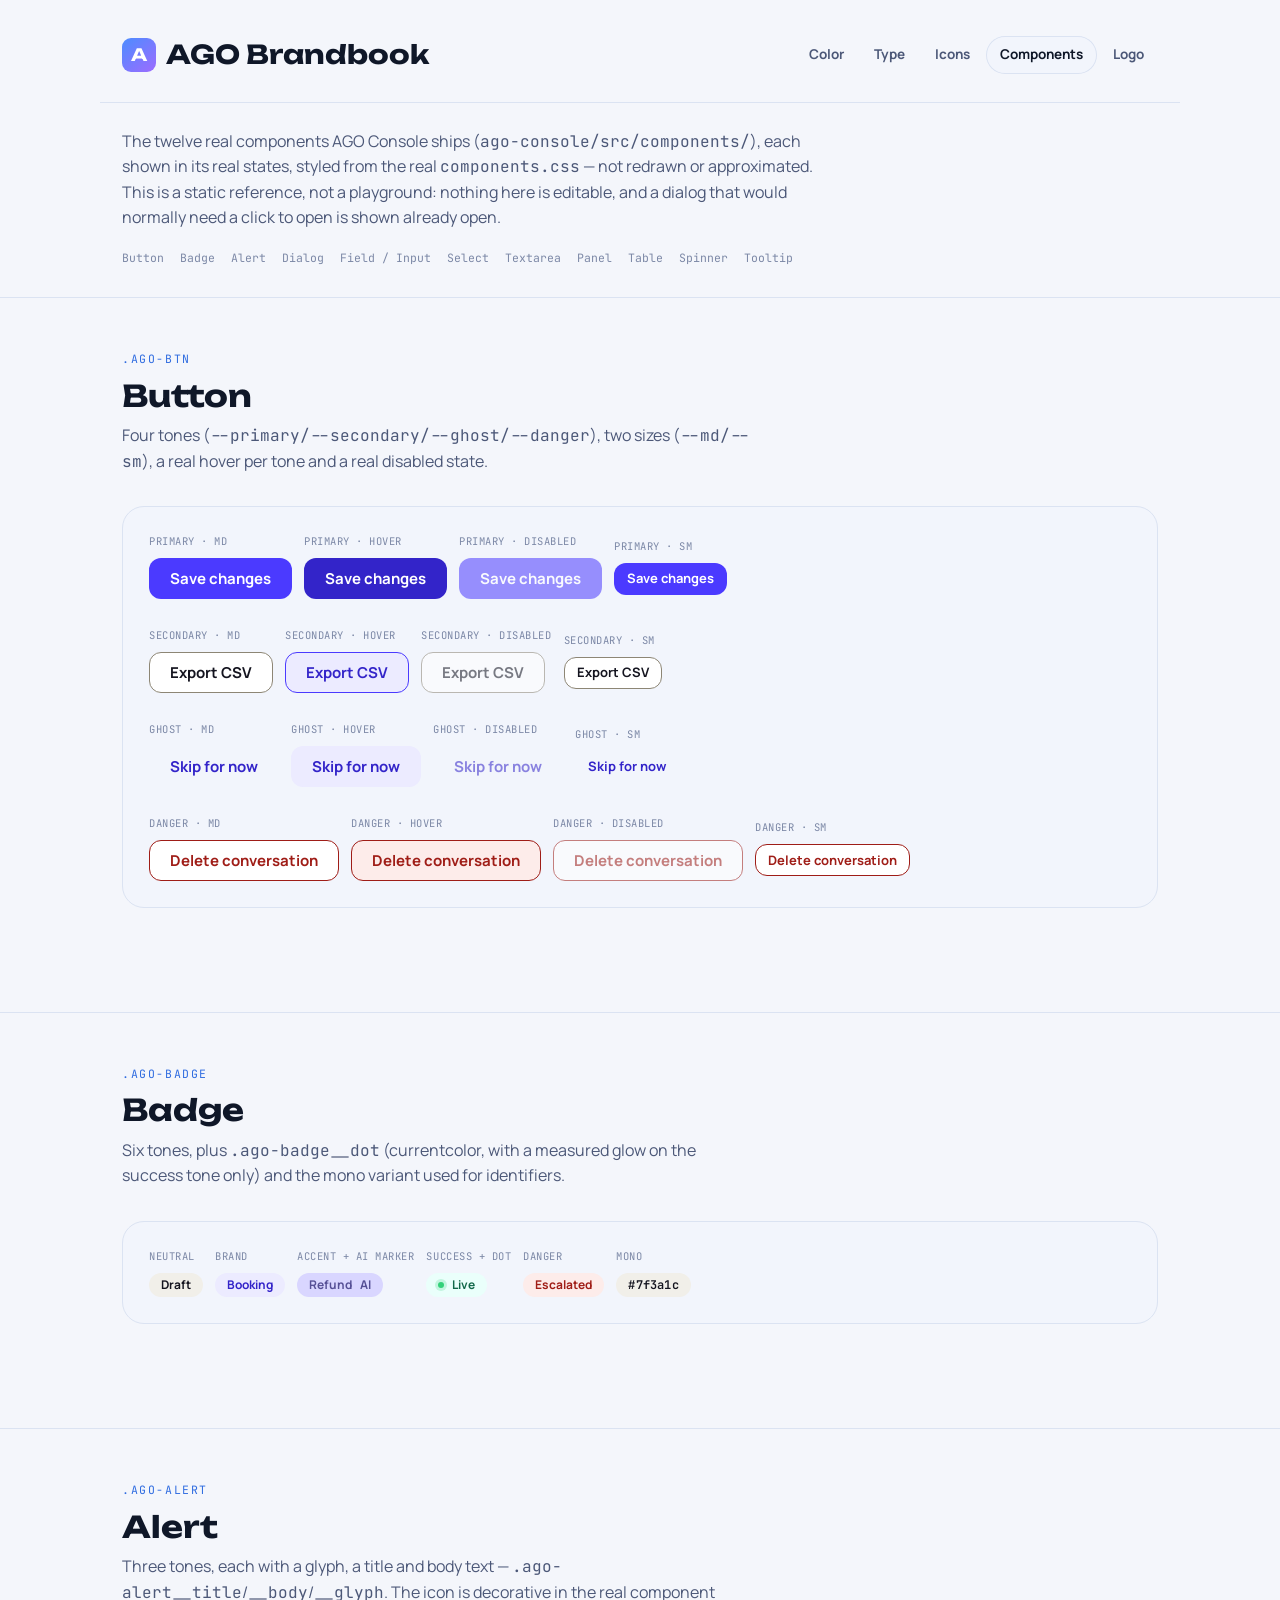
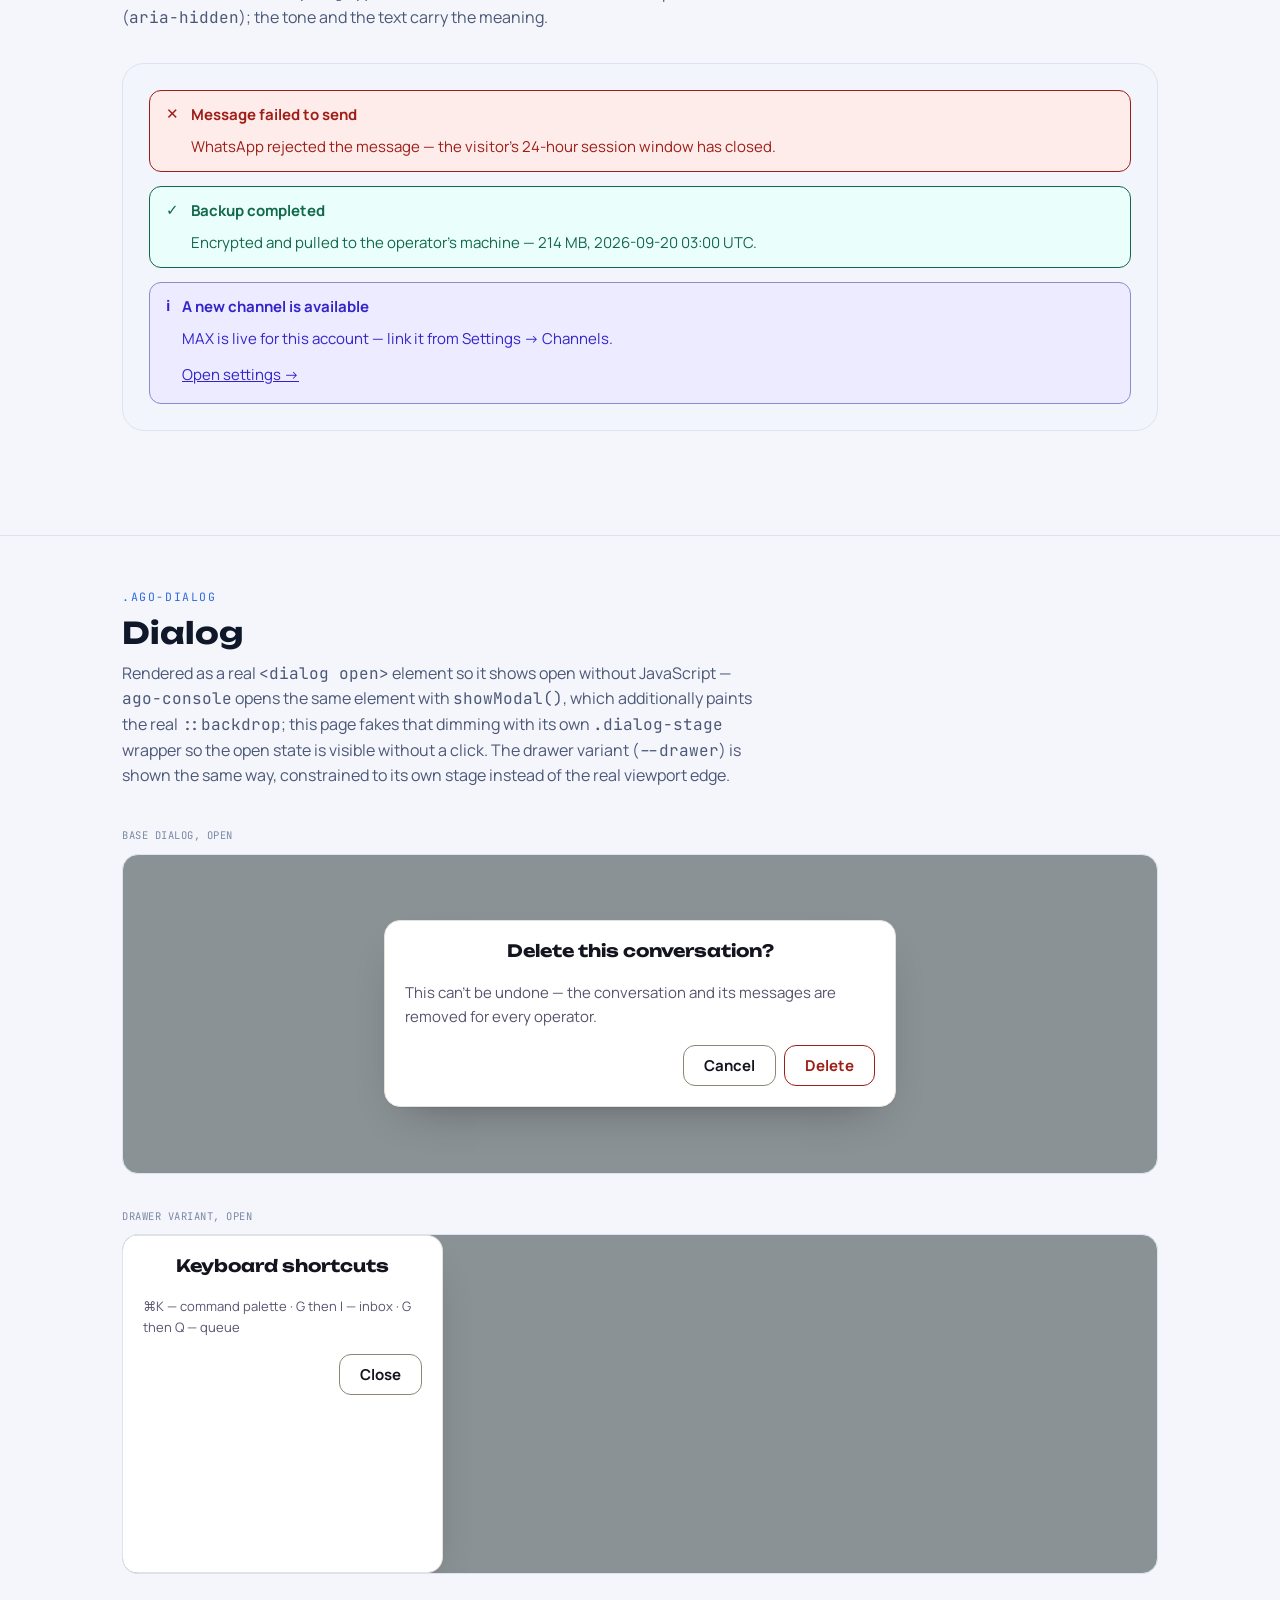
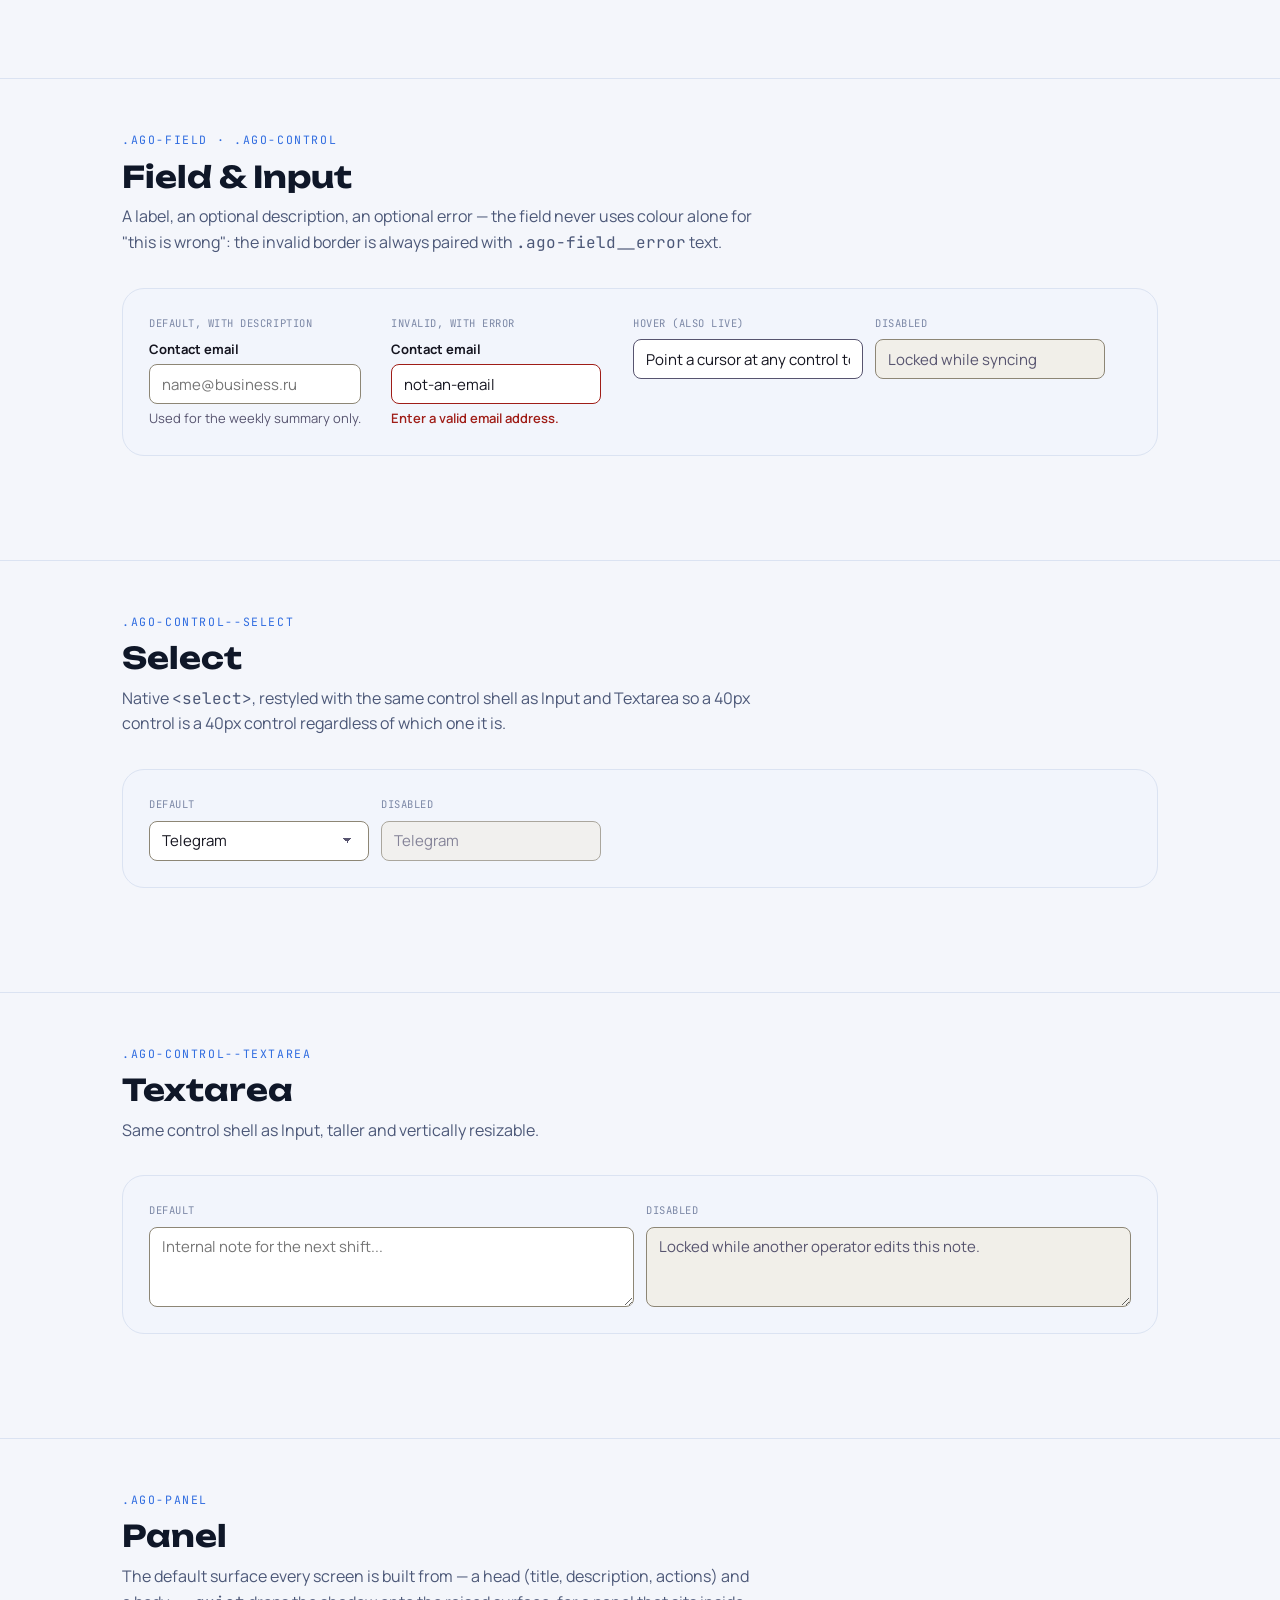
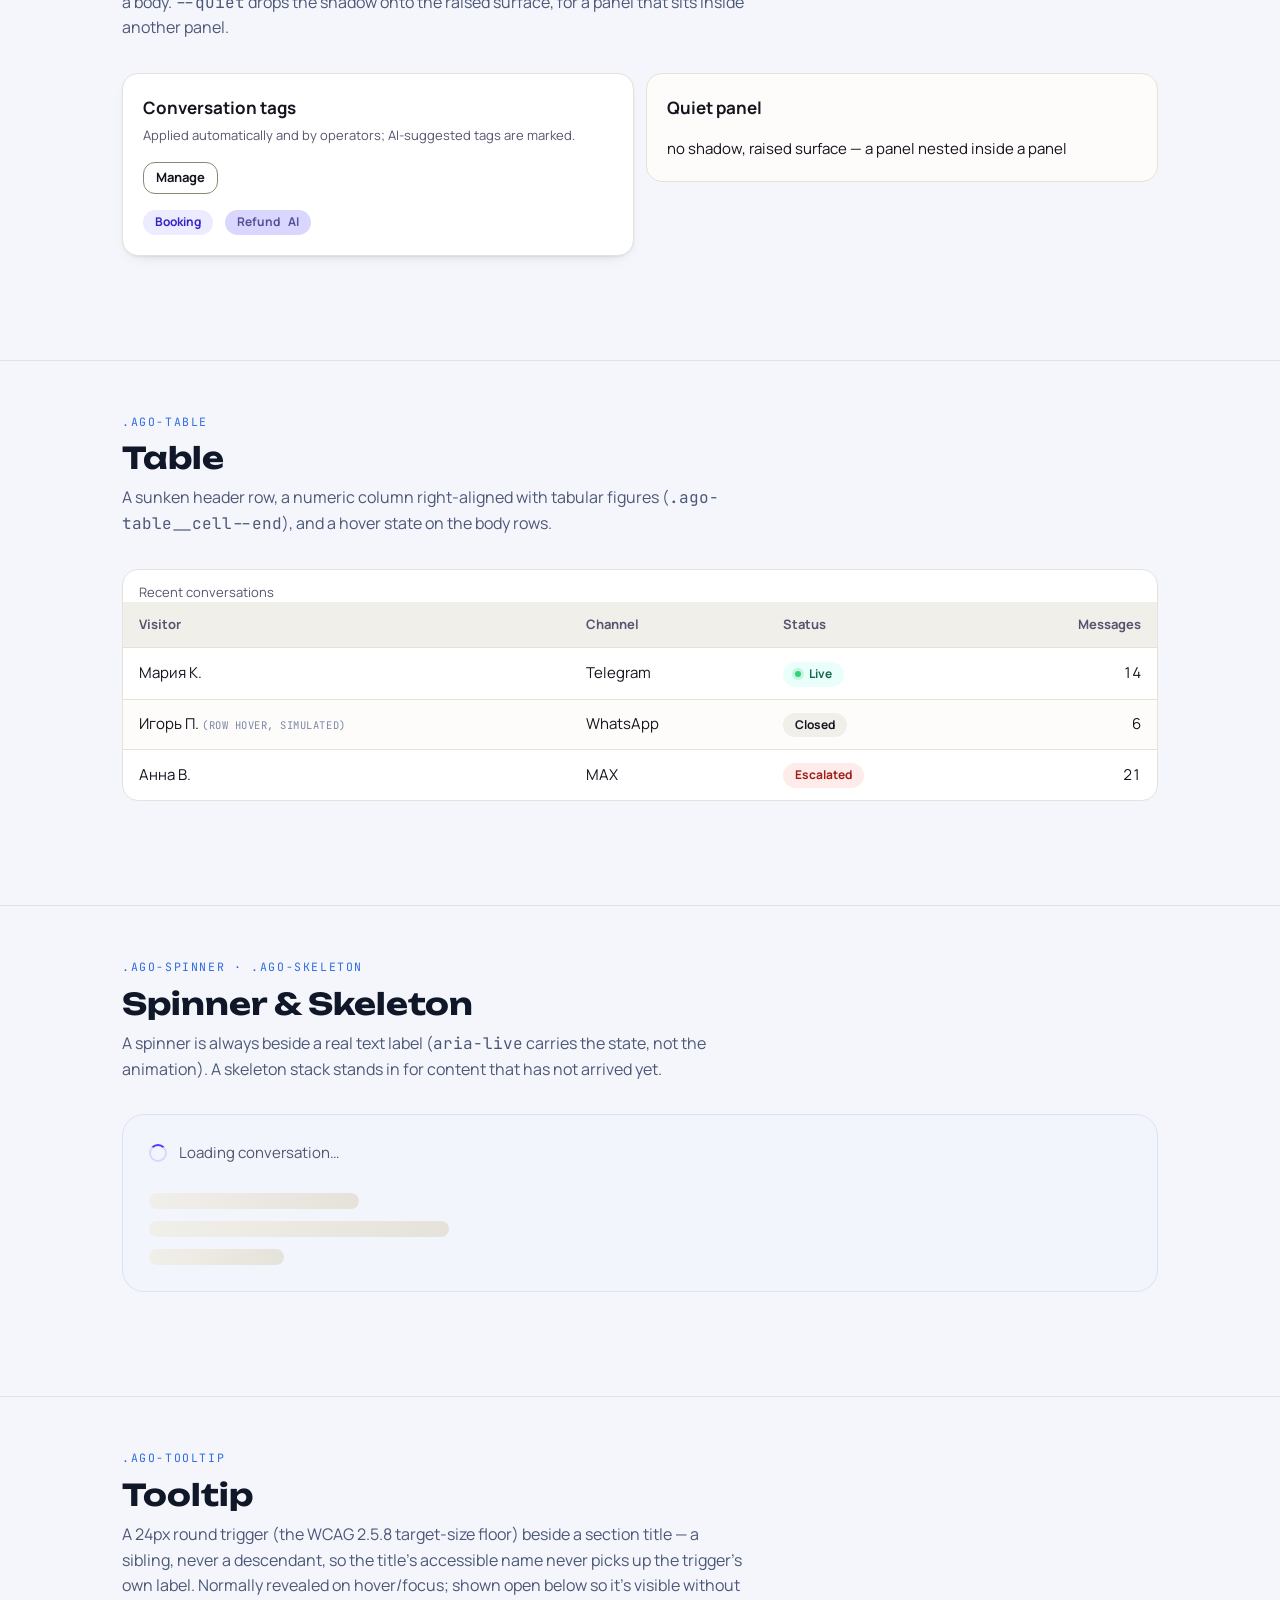
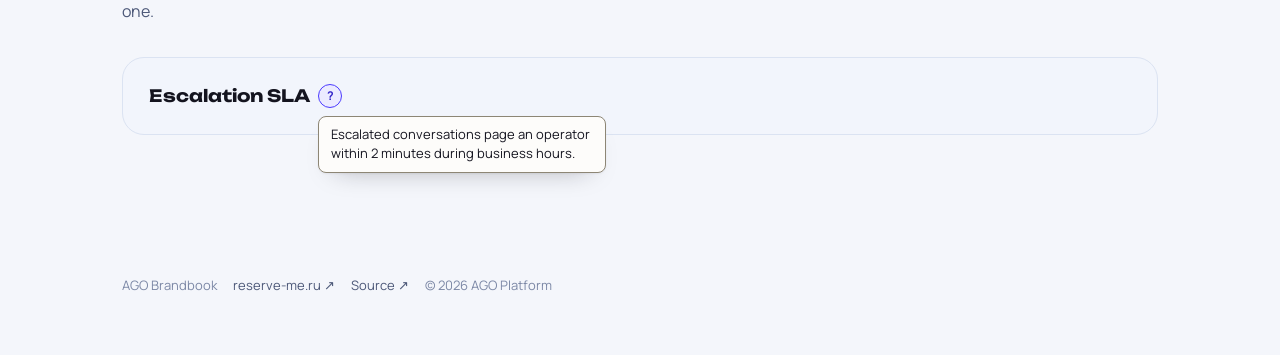
==== components.html @ 605c37d6 "feat(25-183): split into real pages, add typography and components The brandbook was one scrolling p" ====
<!doctype html>
<html lang="ru">
<head>
<meta charset="utf-8">
<meta name="viewport" content="width=device-width, initial-scale=1">
<meta name="description" content="AGO Brandbook — the real ago-console component set, in its real states.">
<title>AGO Brandbook — Components</title>
<link rel="preconnect" href="https://fonts.googleapis.com">
<link rel="preconnect" href="https://fonts.gstatic.com" crossorigin>
<link href="https://fonts.googleapis.com/css2?family=Manrope:wght@400;500;600;700;800&family=Unbounded:wght@600;700&family=JetBrains+Mono:wght@400;500;600&display=swap" rel="stylesheet">
<link rel="stylesheet" href="styles.css">
<link rel="stylesheet" href="components.css">
</head>
<body>
<!-- 25-183: every `.ago-*` class below is real - copied from ago-console/src/components/
     components.css, not approximated - styled with this page's own components.css, which copies
     that file's rules and the token values they read from tokens.css. No React, no build step: this
     page demonstrates the identity by matching the real CSS, the same way index.html's color
     section shows real hex values without importing tokens.css as a stylesheet. A handful of
     `.is-hover` helper classes (labelled where used) make a hover state visible without a mouse;
     every real `:hover` also still works live if you point a cursor at it. Dialogs use the real
     `<dialog open>` attribute so they render already open, no click or JavaScript needed. -->
<header class="top">
  <div class="wrap topbar">
    <a class="wordmark" href="index.html"><span class="g">A</span>AGO Brandbook</a>
    <nav class="pagenav" aria-label="Brandbook sections">
      <a href="index.html">Color</a>
      <a href="typography.html">Type</a>
      <a href="icons.html">Icons</a>
      <a href="components.html" aria-current="page">Components</a>
      <a href="logo.html">Logo</a>
    </nav>
  </div>
  <div class="wrap">
    <p class="lede">The twelve real components AGO Console ships
      (<code>ago-console/src/components/</code>), each shown in its real states, styled from the
      real <code>components.css</code> — not redrawn or approximated. This is a static reference,
      not a playground: nothing here is editable, and a dialog that would normally need a click to
      open is shown already open.</p>
    <ul class="jump-nav">
      <li><a href="#button">Button</a></li>
      <li><a href="#badge">Badge</a></li>
      <li><a href="#alert">Alert</a></li>
      <li><a href="#dialog">Dialog</a></li>
      <li><a href="#field">Field / Input</a></li>
      <li><a href="#select">Select</a></li>
      <li><a href="#textarea">Textarea</a></li>
      <li><a href="#panel">Panel</a></li>
      <li><a href="#table">Table</a></li>
      <li><a href="#spinner">Spinner</a></li>
      <li><a href="#tooltip">Tooltip</a></li>
    </ul>
  </div>
</header>

<main>
  <!-- BUTTON -->
  <section id="button">
    <div class="wrap">
      <div class="head">
        <span class="kicker">.ago-btn</span>
        <h2>Button</h2>
        <p class="lede">Four tones (<code>--primary/--secondary/--ghost/--danger</code>), two sizes
          (<code>--md/--sm</code>), a real hover per tone and a real disabled state.</p>
      </div>
      <div class="demo-block console-demo">
        <div class="demo-stage demo-col">
          <div class="demo-row">
            <div class="demo-item"><span class="demo-cap">primary · md</span><button class="ago-btn ago-btn--primary ago-btn--md">Save changes</button></div>
            <div class="demo-item"><span class="demo-cap">primary · hover</span><button class="ago-btn ago-btn--primary ago-btn--md is-hover">Save changes</button></div>
            <div class="demo-item"><span class="demo-cap">primary · disabled</span><button class="ago-btn ago-btn--primary ago-btn--md" disabled>Save changes</button></div>
            <div class="demo-item"><span class="demo-cap">primary · sm</span><button class="ago-btn ago-btn--primary ago-btn--sm">Save changes</button></div>
          </div>
          <div class="demo-row">
            <div class="demo-item"><span class="demo-cap">secondary · md</span><button class="ago-btn ago-btn--secondary ago-btn--md">Export CSV</button></div>
            <div class="demo-item"><span class="demo-cap">secondary · hover</span><button class="ago-btn ago-btn--secondary ago-btn--md is-hover">Export CSV</button></div>
            <div class="demo-item"><span class="demo-cap">secondary · disabled</span><button class="ago-btn ago-btn--secondary ago-btn--md" disabled>Export CSV</button></div>
            <div class="demo-item"><span class="demo-cap">secondary · sm</span><button class="ago-btn ago-btn--secondary ago-btn--sm">Export CSV</button></div>
          </div>
          <div class="demo-row">
            <div class="demo-item"><span class="demo-cap">ghost · md</span><button class="ago-btn ago-btn--ghost ago-btn--md">Skip for now</button></div>
            <div class="demo-item"><span class="demo-cap">ghost · hover</span><button class="ago-btn ago-btn--ghost ago-btn--md is-hover">Skip for now</button></div>
            <div class="demo-item"><span class="demo-cap">ghost · disabled</span><button class="ago-btn ago-btn--ghost ago-btn--md" disabled>Skip for now</button></div>
            <div class="demo-item"><span class="demo-cap">ghost · sm</span><button class="ago-btn ago-btn--ghost ago-btn--sm">Skip for now</button></div>
          </div>
          <div class="demo-row">
            <div class="demo-item"><span class="demo-cap">danger · md</span><button class="ago-btn ago-btn--danger ago-btn--md">Delete conversation</button></div>
            <div class="demo-item"><span class="demo-cap">danger · hover</span><button class="ago-btn ago-btn--danger ago-btn--md is-hover">Delete conversation</button></div>
            <div class="demo-item"><span class="demo-cap">danger · disabled</span><button class="ago-btn ago-btn--danger ago-btn--md" disabled>Delete conversation</button></div>
            <div class="demo-item"><span class="demo-cap">danger · sm</span><button class="ago-btn ago-btn--danger ago-btn--sm">Delete conversation</button></div>
          </div>
        </div>
      </div>
    </div>
  </section>

  <!-- BADGE -->
  <section id="badge">
    <div class="wrap">
      <div class="head">
        <span class="kicker">.ago-badge</span>
        <h2>Badge</h2>
        <p class="lede">Six tones, plus <code>.ago-badge__dot</code> (currentcolor, with a measured
          glow on the success tone only) and the mono variant used for identifiers.</p>
      </div>
      <div class="demo-block console-demo">
        <div class="demo-stage">
          <div class="demo-row">
            <div class="demo-item"><span class="demo-cap">neutral</span><span class="ago-badge ago-badge--neutral">Draft</span></div>
            <div class="demo-item"><span class="demo-cap">brand</span><span class="ago-badge ago-badge--brand">Booking</span></div>
            <div class="demo-item"><span class="demo-cap">accent + ai marker</span><span class="ago-badge ago-badge--accent">Refund <span class="ago-badge__ai-marker">AI</span></span></div>
            <div class="demo-item"><span class="demo-cap">success + dot</span><span class="ago-badge ago-badge--success"><span class="ago-badge__dot"></span>Live</span></div>
            <div class="demo-item"><span class="demo-cap">danger</span><span class="ago-badge ago-badge--danger">Escalated</span></div>
            <div class="demo-item"><span class="demo-cap">mono</span><span class="ago-badge ago-badge--neutral ago-badge--mono">#7f3a1c</span></div>
          </div>
        </div>
      </div>
    </div>
  </section>

  <!-- ALERT -->
  <section id="alert">
    <div class="wrap">
      <div class="head">
        <span class="kicker">.ago-alert</span>
        <h2>Alert</h2>
        <p class="lede">Three tones, each with a glyph, a title and body text —
          <code>.ago-alert__title</code>/<code>__body</code>/<code>__glyph</code>. The icon is
          decorative in the real component (<code>aria-hidden</code>); the tone and the text carry
          the meaning.</p>
      </div>
      <div class="demo-block console-demo">
        <div class="demo-stage demo-col">
          <div class="ago-alert ago-alert--danger">
            <span class="ago-alert__glyph" aria-hidden="true">✕</span>
            <div class="ago-alert__body">
              <span class="ago-alert__title">Message failed to send</span>
              <span>WhatsApp rejected the message — the visitor's 24-hour session window has closed.</span>
            </div>
          </div>
          <div class="ago-alert ago-alert--success">
            <span class="ago-alert__glyph" aria-hidden="true">✓</span>
            <div class="ago-alert__body">
              <span class="ago-alert__title">Backup completed</span>
              <span>Encrypted and pulled to the operator's machine — 214 MB, 2026-09-20 03:00 UTC.</span>
            </div>
          </div>
          <div class="ago-alert ago-alert--info">
            <span class="ago-alert__glyph" aria-hidden="true">i</span>
            <div class="ago-alert__body">
              <span class="ago-alert__title">A new channel is available</span>
              <span>MAX is live for this account — link it from Settings → Channels.</span>
              <span class="ago-alert__action"><a href="#">Open settings →</a></span>
            </div>
          </div>
        </div>
      </div>
    </div>
  </section>

  <!-- DIALOG -->
  <section id="dialog">
    <div class="wrap">
      <div class="head">
        <span class="kicker">.ago-dialog</span>
        <h2>Dialog</h2>
        <p class="lede">Rendered as a real <code>&lt;dialog open&gt;</code> element so it shows open
          without JavaScript — <code>ago-console</code> opens the same element with
          <code>showModal()</code>, which additionally paints the real <code>::backdrop</code>; this
          page fakes that dimming with its own <code>.dialog-stage</code> wrapper so the open state
          is visible without a click. The drawer variant (<code>--drawer</code>) is shown the same
          way, constrained to its own stage instead of the real viewport edge.</p>
      </div>
      <div class="demo-block console-demo">
        <span class="demo-cap">base dialog, open</span>
        <div class="demo-stage dialog-stage" style="margin-top:8px;margin-bottom:28px;">
          <dialog open class="ago-dialog">
            <div class="ago-dialog__inner">
              <h3 class="ago-dialog__title">Delete this conversation?</h3>
              <p style="margin:0;font-size:var(--ago-text-base);color:var(--ago-ink-soft);">This can't
                be undone — the conversation and its messages are removed for every operator.</p>
              <div class="ago-dialog__footer">
                <button class="ago-btn ago-btn--secondary ago-btn--md">Cancel</button>
                <button class="ago-btn ago-btn--danger ago-btn--md">Delete</button>
              </div>
            </div>
          </dialog>
        </div>
        <span class="demo-cap">drawer variant, open</span>
        <div class="demo-stage dialog-stage dialog-stage--drawer" style="margin-top:8px;min-height:340px;">
          <dialog open class="ago-dialog ago-dialog--drawer">
            <div class="ago-dialog__inner">
              <h3 class="ago-dialog__title">Keyboard shortcuts</h3>
              <p style="margin:0;font-size:var(--ago-text-sm);color:var(--ago-ink-soft);">⌘K — command
                palette · G then I — inbox · G then Q — queue</p>
              <div class="ago-dialog__footer"><button class="ago-btn ago-btn--secondary ago-btn--md">Close</button></div>
            </div>
          </dialog>
        </div>
      </div>
    </div>
  </section>

  <!-- FIELD / INPUT -->
  <section id="field">
    <div class="wrap">
      <div class="head">
        <span class="kicker">.ago-field · .ago-control</span>
        <h2>Field &amp; Input</h2>
        <p class="lede">A label, an optional description, an optional error — the field never uses
          colour alone for "this is wrong": the invalid border is always paired with
          <code>.ago-field__error</code> text.</p>
      </div>
      <div class="demo-block console-demo">
        <div class="demo-stage">
          <div class="demo-row" style="align-items:flex-start;">
            <div class="demo-item" style="min-width:230px;">
              <span class="demo-cap">default, with description</span>
              <div class="ago-field">
                <label class="ago-field__label" for="f-email">Contact email</label>
                <div class="ago-field__control-row">
                  <input id="f-email" class="ago-control" type="email" placeholder="name@business.ru">
                </div>
                <span class="ago-field__description">Used for the weekly summary only.</span>
              </div>
            </div>
            <div class="demo-item" style="min-width:230px;">
              <span class="demo-cap">invalid, with error</span>
              <div class="ago-field">
                <label class="ago-field__label" for="f-email-2">Contact email</label>
                <input id="f-email-2" class="ago-control" type="email" aria-invalid="true" value="not-an-email">
                <span class="ago-field__error">Enter a valid email address.</span>
              </div>
            </div>
            <div class="demo-item">
              <span class="demo-cap">hover (also live)</span>
              <input class="ago-control is-hover" type="text" value="Point a cursor at any control too" style="width:230px;">
            </div>
            <div class="demo-item">
              <span class="demo-cap">disabled</span>
              <input class="ago-control" type="text" value="Locked while syncing" disabled style="width:230px;">
            </div>
          </div>
        </div>
      </div>
    </div>
  </section>

  <!-- SELECT -->
  <section id="select">
    <div class="wrap">
      <div class="head">
        <span class="kicker">.ago-control--select</span>
        <h2>Select</h2>
        <p class="lede">Native <code>&lt;select&gt;</code>, restyled with the same control shell as
          Input and Textarea so a 40px control is a 40px control regardless of which one it is.</p>
      </div>
      <div class="demo-block console-demo">
        <div class="demo-stage">
          <div class="demo-row">
            <div class="demo-item">
              <span class="demo-cap">default</span>
              <select class="ago-control ago-control--select" style="width:220px;">
                <option>Telegram</option><option>WhatsApp</option><option>VK</option><option>MAX</option>
              </select>
            </div>
            <div class="demo-item">
              <span class="demo-cap">disabled</span>
              <select class="ago-control ago-control--select" style="width:220px;" disabled>
                <option>Telegram</option>
              </select>
            </div>
          </div>
        </div>
      </div>
    </div>
  </section>

  <!-- TEXTAREA -->
  <section id="textarea">
    <div class="wrap">
      <div class="head">
        <span class="kicker">.ago-control--textarea</span>
        <h2>Textarea</h2>
        <p class="lede">Same control shell as Input, taller and vertically resizable.</p>
      </div>
      <div class="demo-block console-demo">
        <div class="demo-stage">
          <div class="demo-row" style="align-items:flex-start;">
            <div class="demo-item" style="flex:1 1 280px;">
              <span class="demo-cap">default</span>
              <textarea class="ago-control ago-control--textarea" style="width:100%;" placeholder="Internal note for the next shift..."></textarea>
            </div>
            <div class="demo-item" style="flex:1 1 280px;">
              <span class="demo-cap">disabled</span>
              <textarea class="ago-control ago-control--textarea" style="width:100%;" disabled>Locked while another operator edits this note.</textarea>
            </div>
          </div>
        </div>
      </div>
    </div>
  </section>

  <!-- PANEL -->
  <section id="panel">
    <div class="wrap">
      <div class="head">
        <span class="kicker">.ago-panel</span>
        <h2>Panel</h2>
        <p class="lede">The default surface every screen is built from — a head (title,
          description, actions) and a body. <code>--quiet</code> drops the shadow onto the raised
          surface, for a panel that sits inside another panel.</p>
      </div>
      <div class="demo-block console-demo">
        <div class="demo-row" style="align-items:flex-start;">
          <div class="ago-panel" style="flex:1 1 320px;">
            <div class="ago-panel__head">
              <div>
                <div class="ago-panel__title">Conversation tags</div>
                <p class="ago-panel__description">Applied automatically and by operators; AI-suggested tags are marked.</p>
              </div>
              <div class="ago-panel__actions"><button class="ago-btn ago-btn--secondary ago-btn--sm">Manage</button></div>
            </div>
            <div class="ago-panel__body">
              <div class="demo-row">
                <span class="ago-badge ago-badge--brand">Booking</span>
                <span class="ago-badge ago-badge--accent">Refund <span class="ago-badge__ai-marker">AI</span></span>
              </div>
            </div>
          </div>
          <div class="ago-panel ago-panel--quiet" style="flex:1 1 320px;">
            <div class="ago-panel__head"><div class="ago-panel__title">Quiet panel</div></div>
            <div class="ago-panel__body"><span class="ago-mono">no shadow, raised surface — a panel nested inside a panel</span></div>
          </div>
        </div>
      </div>
    </div>
  </section>

  <!-- TABLE -->
  <section id="table">
    <div class="wrap">
      <div class="head">
        <span class="kicker">.ago-table</span>
        <h2>Table</h2>
        <p class="lede">A sunken header row, a numeric column right-aligned with tabular figures
          (<code>.ago-table__cell--end</code>), and a hover state on the body rows.</p>
      </div>
      <div class="demo-block console-demo">
        <div class="ago-table-scroll">
          <table class="ago-table">
            <caption>Recent conversations</caption>
            <thead>
              <tr><th>Visitor</th><th>Channel</th><th>Status</th><th class="ago-table__cell--end">Messages</th></tr>
            </thead>
            <tbody>
              <tr>
                <td>Мария К.</td><td>Telegram</td>
                <td><span class="ago-badge ago-badge--success"><span class="ago-badge__dot"></span>Live</span></td>
                <td class="ago-table__cell--end">14</td>
              </tr>
              <tr style="background:var(--ago-surface-raised);">
                <td>Игорь П. <span class="demo-cap">(row hover, simulated)</span></td><td>WhatsApp</td>
                <td><span class="ago-badge ago-badge--neutral">Closed</span></td>
                <td class="ago-table__cell--end">6</td>
              </tr>
              <tr>
                <td>Анна В.</td><td>MAX</td>
                <td><span class="ago-badge ago-badge--danger">Escalated</span></td>
                <td class="ago-table__cell--end">21</td>
              </tr>
            </tbody>
          </table>
        </div>
      </div>
    </div>
  </section>

  <!-- SPINNER / SKELETON -->
  <section id="spinner">
    <div class="wrap">
      <div class="head">
        <span class="kicker">.ago-spinner · .ago-skeleton</span>
        <h2>Spinner &amp; Skeleton</h2>
        <p class="lede">A spinner is always beside a real text label (<code>aria-live</code> carries
          the state, not the animation). A skeleton stack stands in for content that has not
          arrived yet.</p>
      </div>
      <div class="demo-block console-demo">
        <div class="demo-stage demo-col">
          <div class="demo-row">
            <div class="ago-spinner-row"><span class="ago-spinner" role="status" aria-label="Loading"></span>Loading conversation…</div>
          </div>
          <div class="demo-row">
            <div class="ago-skeleton-stack" style="width:300px;">
              <span class="ago-skeleton" style="width:70%;"></span>
              <span class="ago-skeleton" style="width:100%;"></span>
              <span class="ago-skeleton" style="width:45%;"></span>
            </div>
          </div>
        </div>
      </div>
    </div>
  </section>

  <!-- TOOLTIP -->
  <section id="tooltip">
    <div class="wrap">
      <div class="head">
        <span class="kicker">.ago-tooltip</span>
        <h2>Tooltip</h2>
        <p class="lede">A 24px round trigger (the WCAG 2.5.8 target-size floor) beside a section
          title — a sibling, never a descendant, so the title's accessible name never picks up the
          trigger's own label. Normally revealed on hover/focus; shown open below so it's visible
          without one.</p>
      </div>
      <div class="demo-block console-demo">
        <div class="demo-stage">
          <div class="ago-tooltip-row">
            <h3 style="margin:0;font-size:var(--ago-text-lg);">Escalation SLA</h3>
            <span class="ago-tooltip">
              <button type="button" class="ago-tooltip__trigger is-hover" aria-label="What is the escalation SLA?">?</button>
              <span class="ago-tooltip__bubble">Escalated conversations page an operator within 2 minutes during business hours.</span>
            </span>
          </div>
        </div>
      </div>
    </div>
  </section>
</main>

<footer>
  <div class="wrap foot-row">
    <span>AGO Brandbook</span>
    <a href="https://reserve-me.ru" target="_blank" rel="noopener">reserve-me.ru ↗</a>
    <a href="https://github.com/golyakoff/ago-brandbook" target="_blank" rel="noopener">Source ↗</a>
    <span>© 2026 AGO Platform</span>
  </div>
</footer>
</body>
</html>
---- styles.css ----
/* AGO Brandbook - its own small design system, deliberately not shared with ago-landing's
 * styles.css or ago-console's tokens.css: this page's whole job is to *display* those two files'
 * values as data (swatches, a type scale, the five icons), not to build a UI out of them. Sharing a
 * stylesheet would blur which colors are "the brand" and which are just this page's own chrome.
 *
 * No build step, no framework - the same shape ago-landing's own styles.css states the reasoning
 * for: there is nothing here that needs one.
 */
:root{
  --bg:#0c101c;
  --panel:#151c30;
  --panel-2:#1b2440;
  --line:#25304d;
  --ink:#eef2fb;
  --ink-soft:#9aa7c4;
  --ink-faint:#6b7797;
  --page-accent:#4c8dff;
  --r:14px;
  --r-lg:22px;
}
@media (prefers-color-scheme: light){
  :root{
    --bg:#f4f6fb;
    --panel:#ffffff;
    --panel-2:#f2f5fc;
    --line:#dbe3f2;
    --ink:#0f1728;
    --ink-soft:#4c5878;
    --ink-faint:#7c88a6;
    --page-accent:#2f6ce0;
  }
}

*{box-sizing:border-box;}
body{
  margin:0;background:var(--bg);color:var(--ink);
  font-family:'Manrope',system-ui,-apple-system,'Segoe UI',Roboto,sans-serif;
  font-size:15.5px;line-height:1.6;-webkit-font-smoothing:antialiased;
}
h1,h2,h3{font-family:'Unbounded','Manrope',sans-serif;margin:0;line-height:1.15;font-weight:700;}
p{margin:0;}
a{color:inherit;}
code{font-family:'JetBrains Mono',ui-monospace,'Consolas',monospace;}

.wrap{max-width:1080px;margin:0 auto;padding:0 22px;}
.kicker{font-family:'JetBrains Mono',monospace;font-size:11.5px;letter-spacing:.14em;text-transform:uppercase;color:var(--page-accent);}
.lede{color:var(--ink-soft);font-size:16px;max-width:70ch;}

header.top{padding:34px 0 30px;border-bottom:1px solid var(--line);}
.wordmark{display:inline-flex;align-items:center;gap:10px;font-family:'Unbounded',sans-serif;font-weight:700;font-size:26px;text-decoration:none;color:inherit;}
.wordmark .g{width:34px;height:34px;border-radius:9px;background:linear-gradient(140deg,#4c8dff,#9d6bff);display:grid;place-items:center;color:#fff;font-size:17px;}
header.top .lede{margin-top:14px;}
header.top .src{margin-top:10px;font-family:'JetBrains Mono',monospace;font-size:12px;color:var(--ink-faint);}

/* Page nav - 25-183. Five real .html files now, not one scroll; this is the one bit of markup
   copy-pasted by hand into every page's own <header> to keep it consistent, the shape a static site
   with no templating has to accept (see the item's own "no build step" note). */
.topbar{display:flex;align-items:center;justify-content:space-between;gap:20px;flex-wrap:wrap;padding-bottom:26px;margin-bottom:26px;border-bottom:1px solid var(--line);}
.pagenav{display:flex;gap:2px;flex-wrap:wrap;font-family:'Manrope',sans-serif;}
.pagenav a{padding:8px 14px;border-radius:999px;font-size:13.5px;font-weight:700;color:var(--ink-soft);text-decoration:none;transition:.15s;}
.pagenav a:hover{color:var(--ink);background:var(--panel-2);}
.pagenav a[aria-current="page"]{color:var(--ink);background:var(--panel-2);box-shadow:inset 0 0 0 1px var(--line);}

section{padding:52px 0;border-bottom:1px solid var(--line);}
section:last-of-type{border-bottom:none;}
.head{max-width:70ch;display:flex;flex-direction:column;gap:10px;margin-bottom:32px;}
.head h2{font-size:clamp(22px,3vw,30px);}
.note{font-size:13.5px;color:var(--ink-faint);max-width:80ch;margin-top:6px;}
.note code{color:var(--ink-soft);}

/* color swatches */
.swatch-group{margin-bottom:34px;}
.swatch-group h3{font-size:15px;font-weight:700;margin-bottom:4px;}
.swatch-group .group-note{font-size:13px;color:var(--ink-faint);max-width:78ch;margin-bottom:16px;}
.swatches{display:grid;grid-template-columns:repeat(auto-fill,minmax(190px,1fr));gap:14px;}
.swatch{border:1px solid var(--line);border-radius:var(--r);overflow:hidden;background:var(--panel);}
.swatch .fill{height:64px;}
.swatch .meta{padding:10px 12px;}
.swatch .name{font-family:'JetBrains Mono',monospace;font-size:12.5px;font-weight:600;}
.swatch .hex{font-family:'JetBrains Mono',monospace;font-size:11.5px;color:var(--ink-faint);margin-top:2px;}
.swatch .usage{font-size:12px;color:var(--ink-soft);margin-top:6px;line-height:1.45;}

/* type */
.type-row{display:flex;align-items:baseline;gap:22px;padding:16px 0;border-bottom:1px solid var(--line);flex-wrap:wrap;}
.type-row:last-child{border-bottom:none;}
.type-row .tok{font-family:'JetBrains Mono',monospace;font-size:11.5px;color:var(--ink-faint);width:220px;flex:0 0 auto;}
.type-row .sample{flex:1 1 320px;}
.families{display:grid;grid-template-columns:repeat(auto-fit,minmax(230px,1fr));gap:16px;margin-bottom:36px;}
.family-card{border:1px solid var(--line);border-radius:var(--r);padding:18px 20px;background:var(--panel);}
.family-card .fam-name{font-size:13px;color:var(--ink-faint);font-family:'JetBrains Mono',monospace;margin-bottom:8px;}
.family-card .fam-sample{font-size:26px;margin-bottom:8px;}
.family-card .fam-role{font-size:12.5px;color:var(--ink-soft);}

/* icons */
.icon-grid{display:grid;grid-template-columns:repeat(auto-fill,minmax(150px,1fr));gap:14px;}
.icon-card{border:1px solid var(--line);border-radius:var(--r);padding:20px 14px;background:var(--panel);display:flex;flex-direction:column;align-items:center;gap:10px;text-align:center;}
.icon-card img{width:40px;height:40px;}
.icon-card .icon-name{font-size:13px;font-weight:600;}
.icon-card .icon-file{font-family:'JetBrains Mono',monospace;font-size:11px;color:var(--ink-faint);}

/* logo */
.logo-block{display:flex;align-items:center;gap:28px;flex-wrap:wrap;}
.logo-demo{border:1px solid var(--line);border-radius:var(--r-lg);padding:34px 44px;background:var(--panel-2);display:flex;align-items:center;justify-content:center;}
.logo-demo .wordmark{font-size:34px;}
.logo-block .lede{flex:1 1 320px;}

/* Typography page - two systems, side by side, 25-183 */
.type-systems{display:grid;grid-template-columns:1fr 1fr;gap:28px;margin-bottom:40px;}
@media (max-width:760px){.type-systems{grid-template-columns:1fr;}}
.system-block{border:1px solid var(--line);border-radius:var(--r-lg);padding:24px 26px;background:var(--panel);}
.system-block .system-kicker{font-family:'JetBrains Mono',monospace;font-size:11px;letter-spacing:.12em;text-transform:uppercase;color:var(--ink-faint);}
.system-block h3{font-size:18px;margin-top:6px;margin-bottom:4px;}
.system-block .system-src{font-family:'JetBrains Mono',monospace;font-size:11.5px;color:var(--ink-faint);margin-bottom:18px;}
.system-block .families{margin-bottom:0;}

.type-scale-cols{display:grid;grid-template-columns:1fr 1fr;gap:28px;margin:28px 0 40px;}
@media (max-width:760px){.type-scale-cols{grid-template-columns:1fr;}}
.type-scale-cols h4{font-size:14px;margin-bottom:10px;color:var(--ink-soft);}

.info-table{width:100%;border-collapse:collapse;margin-top:8px;}
.info-table th,.info-table td{text-align:left;padding:11px 14px;border-bottom:1px solid var(--line);font-size:13.5px;}
.info-table thead th{font-family:'JetBrains Mono',monospace;font-size:11px;letter-spacing:.08em;text-transform:uppercase;color:var(--ink-faint);font-weight:600;}
.info-table td.fam{font-weight:700;}
.info-table td.lic{font-family:'JetBrains Mono',monospace;font-size:12.5px;}
.info-table tbody tr:last-child td{border-bottom:none;}
.callout{border:1px solid var(--line);border-left:3px solid var(--page-accent);border-radius:0 var(--r) var(--r) 0;background:var(--panel);padding:16px 18px;font-size:13.5px;color:var(--ink-soft);margin:22px 0;max-width:80ch;}
.callout code{color:var(--ink-soft);}

/* Components page scaffolding - the brandbook's own chrome around each demo, never the component
   styling itself (that lives in components.css, matching ago-console's real classes/tokens). */
.demo-block{margin-bottom:52px;}
.demo-block h3{font-size:17px;margin-bottom:4px;}
.demo-block .demo-note{font-size:13px;color:var(--ink-faint);max-width:78ch;margin-bottom:18px;}
.demo-stage{border:1px solid var(--line);border-radius:var(--r-lg);background:var(--panel-2);padding:26px;}
.demo-row{display:flex;flex-wrap:wrap;align-items:center;gap:12px;margin-bottom:14px;}
.demo-row:last-child{margin-bottom:0;}
.demo-row-label{font-family:'JetBrains Mono',monospace;font-size:11px;letter-spacing:.06em;text-transform:uppercase;color:var(--ink-faint);width:100%;margin-bottom:2px;}
.demo-col{display:flex;flex-direction:column;gap:14px;}
.demo-item{display:flex;flex-direction:column;align-items:flex-start;gap:8px;}
.demo-cap{font-family:'JetBrains Mono',monospace;font-size:10.5px;letter-spacing:.05em;text-transform:uppercase;color:var(--ink-faint);}
.jump-nav{display:flex;flex-wrap:wrap;gap:8px 16px;margin:18px 0 0;padding:0;list-style:none;font-family:'JetBrains Mono',monospace;font-size:11.5px;}
.jump-nav a{color:var(--ink-faint);text-decoration:none;}
.jump-nav a:hover{color:var(--page-accent);}

footer{padding:36px 0 60px;}
.foot-row{display:flex;gap:16px;flex-wrap:wrap;align-items:center;font-size:13px;color:var(--ink-faint);}
.foot-row a{color:var(--ink-soft);text-decoration:none;}
.foot-row a:hover{color:var(--page-accent);}
---- components.css ----
/* 25-183: hand-authored to match `ago-console/src/components/components.css` and the token values
   it reads from `ago-console/src/design/tokens.css`, without importing React or running the real
   components - the same "show the real values, don't run the real code" treatment `index.html`'s
   color section already gives `tokens.css` (copied into `tokens.js` as plain data) and this page's
   own typography section gives the two font stacks. Every selector below that starts with
   `.ago-` is copied verbatim from `components.css` (light theme only - the console ships light-only,
   `tokens.css`'s own header comment cites `adr/0030`'s 2026-08-26 amendment for why). Everything is
   scoped under `.console-demo` so this page's own chrome (`styles.css`) and the real console classes
   never fight over a property, even though none of the class names actually collide.

   Two exceptions, both labelled where they appear:
   - the `--ago-*` custom properties are declared on `.console-demo` itself, not `:root` - this page
     is not the console, so its tokens should not leak past the one section that demonstrates them.
   - a handful of `.is-hover` helper classes at the bottom are NOT part of ago-console's real class
     set. `:hover` still works live on every real control below with a mouse; these helpers exist
     only so a static screenshot or a screen-reader pass sees the hover state too, each one
     mirroring the real rule immediately above it rather than inventing a new look. The dialog demo
     uses the real `<dialog open>` attribute instead of a helper class - see `.dialog-stage` below. */

.console-demo {
  /* --- Type (light theme reads Manrope/JetBrains Mono; Unbounded is not used by any component) --- */
  --ago-font-sans: "Manrope", system-ui, -apple-system, "Segoe UI", Roboto, sans-serif;
  --ago-font-mono: "JetBrains Mono", ui-monospace, "Cascadia Mono", "Consolas", monospace;
  --ago-text-xs: 0.75rem;
  --ago-text-sm: 0.8125rem;
  --ago-text-base: 0.9375rem;
  --ago-text-lg: 1.0625rem;
  --ago-text-xl: 1.25rem;
  --ago-leading-base: 1.5;

  /* --- Ink / paper --- */
  --ago-ink: #14141f;
  --ago-ink-soft: #57546f;
  --ago-ink-faint: #6b6780;
  --ago-paper: #fbfaf7;
  --ago-surface: #ffffff;
  --ago-surface-raised: #fdfcfa;
  --ago-surface-sunken: #f1efe9;
  --ago-line: #e5e2da;
  --ago-line-strong: #8d8675;

  /* --- Brand --- */
  --ago-brand: #4b3aff;
  --ago-brand-deep: #3324c9;
  --ago-brand-hover: var(--ago-brand-deep);
  --ago-brand-tint: #ecebff;
  --ago-lavender: #d9d6ff;
  --ago-lavender-dim: #8f8ac9;
  --ago-lavender-ink: #565096;

  /* --- Status --- */
  --ago-live: #33d17a;
  --ago-mint: #eafffb;
  --ago-success: #12684a;
  --ago-danger: #9f1d17;
  --ago-danger-tint: #fdecea;
  --ago-warning: #7a4d00;
  --ago-warning-tint: #fff4e0;

  /* --- Spacing / radius / shadow / motion --- */
  --ago-space-1: 0.25rem;
  --ago-space-2: 0.5rem;
  --ago-space-3: 0.75rem;
  --ago-space-4: 1rem;
  --ago-space-5: 1.25rem;
  --ago-space-6: 1.5rem;
  --ago-space-8: 2rem;
  --ago-radius-sm: 0.5rem;
  --ago-radius-md: 0.75rem;
  --ago-radius-lg: 1rem;
  --ago-radius-pill: 999px;
  --ago-shadow-sm: 0 1px 2px rgba(20, 20, 31, 0.05), 0 6px 16px -12px rgba(20, 20, 31, 0.35);
  --ago-shadow-md: 0 1px 2px rgba(20, 20, 31, 0.05), 0 12px 28px -18px rgba(20, 20, 31, 0.4);
  --ago-shadow-lg: 0 1px 1px rgba(20, 20, 31, 0.05), 0 20px 44px -24px rgba(20, 20, 31, 0.45);
  --ago-focus-halo: 0 0 0 3px var(--ago-brand-tint);
  --ago-transition: 0.16s ease;

  color: var(--ago-ink);
}

/* ============================================================================ Button */

.console-demo .ago-btn {
  display: inline-flex;
  align-items: center;
  justify-content: center;
  gap: var(--ago-space-2);
  border: 1px solid transparent;
  border-radius: var(--ago-radius-md);
  font-family: var(--ago-font-sans);
  font-weight: 700;
  font-size: var(--ago-text-base);
  line-height: 1;
  white-space: nowrap;
  cursor: pointer;
  text-decoration: none;
  transition: background var(--ago-transition), border-color var(--ago-transition), color var(--ago-transition);
}
.console-demo .ago-btn--md { padding: var(--ago-space-3) var(--ago-space-5); min-height: 2.5rem; }
.console-demo .ago-btn--sm { padding: var(--ago-space-2) var(--ago-space-3); min-height: 2rem; font-size: var(--ago-text-sm); }
.console-demo .ago-btn:disabled { cursor: not-allowed; opacity: 0.55; }
.console-demo .ago-btn--primary { background: var(--ago-brand); color: #fff; }
.console-demo .ago-btn--primary:hover:not(:disabled) { background: var(--ago-brand-hover); }
.console-demo .ago-btn--secondary { background: var(--ago-surface); color: var(--ago-ink); border-color: var(--ago-line-strong); }
.console-demo .ago-btn--secondary:hover:not(:disabled) { background: var(--ago-brand-tint); border-color: var(--ago-brand); color: var(--ago-brand-deep); }
.console-demo .ago-btn--ghost { background: transparent; color: var(--ago-brand-deep); }
.console-demo .ago-btn--ghost:hover:not(:disabled) { background: var(--ago-brand-tint); }
.console-demo .ago-btn--danger { background: var(--ago-surface); color: var(--ago-danger); border-color: var(--ago-danger); }
.console-demo .ago-btn--danger:hover:not(:disabled) { background: var(--ago-danger-tint); }

/* ============================================================================ Input / Textarea / Select */

.console-demo .ago-control {
  width: 100%;
  background: var(--ago-surface);
  color: var(--ago-ink);
  border: 1px solid var(--ago-line-strong);
  border-radius: var(--ago-radius-sm);
  padding: var(--ago-space-2) var(--ago-space-3);
  font-size: var(--ago-text-base);
  font-family: var(--ago-font-sans);
  transition: border-color var(--ago-transition), box-shadow var(--ago-transition);
}
.console-demo .ago-control:not(textarea) { min-height: 2.5rem; }
.console-demo .ago-control:hover:not(:disabled) { border-color: var(--ago-ink-soft); }
.console-demo .ago-control:focus-visible { border-color: var(--ago-brand); box-shadow: var(--ago-focus-halo); }
.console-demo .ago-control:disabled { background: var(--ago-surface-sunken); color: var(--ago-ink-soft); cursor: not-allowed; }
.console-demo .ago-control[aria-invalid="true"] { border-color: var(--ago-danger); }
.console-demo .ago-control--textarea { min-height: 5rem; resize: vertical; }
.console-demo .ago-control--select {
  appearance: none;
  padding-right: var(--ago-space-8);
  background-image: linear-gradient(45deg, transparent 50%, var(--ago-ink-soft) 50%), linear-gradient(135deg, var(--ago-ink-soft) 50%, transparent 50%);
  background-position: right calc(var(--ago-space-4) + 4px) center, right var(--ago-space-4) center;
  background-size: 5px 5px, 5px 5px;
  background-repeat: no-repeat;
  cursor: pointer;
}

/* ============================================================================ Field */

.console-demo .ago-field { display: flex; flex-direction: column; gap: var(--ago-space-1); }
.console-demo .ago-field__label { font-size: var(--ago-text-sm); font-weight: 700; color: var(--ago-ink); }
.console-demo .ago-field__description { font-size: var(--ago-text-sm); color: var(--ago-ink-soft); }
.console-demo .ago-field__error { font-size: var(--ago-text-sm); font-weight: 600; color: var(--ago-danger); }
.console-demo .ago-field__control-row { display: flex; align-items: center; gap: var(--ago-space-3); }

/* ============================================================================ Table */

.console-demo .ago-table-scroll { overflow-x: auto; border: 1px solid var(--ago-line); border-radius: var(--ago-radius-lg); background: var(--ago-surface); }
.console-demo .ago-table { width: 100%; border-collapse: collapse; font-size: var(--ago-text-base); font-family: var(--ago-font-sans); }
.console-demo .ago-table caption { text-align: left; padding: var(--ago-space-3) var(--ago-space-4) 0; font-size: var(--ago-text-sm); color: var(--ago-ink-soft); }
.console-demo .ago-table th, .console-demo .ago-table td { text-align: left; padding: var(--ago-space-3) var(--ago-space-4); border-bottom: 1px solid var(--ago-line); }
.console-demo .ago-table thead th { background: var(--ago-surface-sunken); font-size: var(--ago-text-sm); font-weight: 700; color: var(--ago-ink-soft); white-space: nowrap; }
.console-demo .ago-table tbody tr:last-child td { border-bottom: none; }
.console-demo .ago-table tbody tr:hover td { background: var(--ago-surface-raised); }
.console-demo .ago-table .ago-table__cell--end { text-align: right; font-variant-numeric: tabular-nums; }

/* ============================================================================ Badge */

.console-demo .ago-badge { display: inline-flex; align-items: center; gap: var(--ago-space-2); border-radius: var(--ago-radius-pill); padding: var(--ago-space-1) var(--ago-space-3); font-size: var(--ago-text-xs); font-weight: 700; line-height: 1.4; white-space: nowrap; font-family: var(--ago-font-sans); }
.console-demo .ago-badge__dot { width: 6px; height: 6px; border-radius: 50%; background: currentcolor; flex: none; }
.console-demo .ago-badge--neutral { background: var(--ago-surface-sunken); color: var(--ago-ink); }
.console-demo .ago-badge--brand { background: var(--ago-brand-tint); color: var(--ago-brand-deep); }
.console-demo .ago-badge--accent { background: var(--ago-lavender); color: var(--ago-lavender-ink); }
.console-demo .ago-badge--success { background: var(--ago-mint); color: var(--ago-success); }
.console-demo .ago-badge--success .ago-badge__dot { background: var(--ago-live); box-shadow: 0 0 0 3px rgba(51, 209, 122, 0.22); }
.console-demo .ago-badge--danger { background: var(--ago-danger-tint); color: var(--ago-danger); }
.console-demo .ago-badge--mono { font-family: var(--ago-font-mono); font-weight: 600; letter-spacing: 0.02em; }

/* ============================================================================ Panel */

.console-demo .ago-panel { background: var(--ago-surface); border: 1px solid var(--ago-line); border-radius: var(--ago-radius-lg); box-shadow: var(--ago-shadow-sm); padding: var(--ago-space-5); display: flex; flex-direction: column; gap: var(--ago-space-4); }
.console-demo .ago-panel--quiet { background: var(--ago-surface-raised); box-shadow: none; }
.console-demo .ago-panel__head { display: flex; align-items: flex-start; justify-content: space-between; gap: var(--ago-space-4); flex-wrap: wrap; }
.console-demo .ago-panel__title { font-size: var(--ago-text-lg); font-family: var(--ago-font-sans); font-weight: 700; }
.console-demo .ago-panel__description { margin-top: var(--ago-space-1); font-size: var(--ago-text-sm); color: var(--ago-ink-soft); max-width: 62ch; }
.console-demo .ago-panel__actions { display: flex; align-items: center; gap: var(--ago-space-2); }
.console-demo .ago-panel__body { display: flex; flex-direction: column; gap: var(--ago-space-3); font-size: var(--ago-text-base); }

/* ============================================================================ Alert */

.console-demo .ago-alert { display: flex; align-items: flex-start; gap: var(--ago-space-3); border: 1px solid; border-radius: var(--ago-radius-md); padding: var(--ago-space-3) var(--ago-space-4); font-size: var(--ago-text-base); font-family: var(--ago-font-sans); }
.console-demo .ago-alert__body { display: flex; flex-direction: column; gap: var(--ago-space-2); align-items: flex-start; }
.console-demo .ago-alert__title { font-weight: 700; }
.console-demo .ago-alert--danger { background: var(--ago-danger-tint); border-color: var(--ago-danger); color: var(--ago-danger); }
.console-demo .ago-alert--success { background: var(--ago-mint); border-color: var(--ago-success); color: var(--ago-success); }
.console-demo .ago-alert--info { background: var(--ago-brand-tint); border-color: var(--ago-lavender-dim); color: var(--ago-brand-deep); }
.console-demo .ago-alert__action > :is(a, button) { display: inline-flex; align-items: center; min-height: 2rem; }
.console-demo .ago-alert__glyph { flex: none; line-height: var(--ago-leading-base); font-weight: 800; }

/* ============================================================================ Spinner / Skeleton */

.console-demo .ago-spinner-row { display: inline-flex; align-items: center; gap: var(--ago-space-3); color: var(--ago-ink-soft); font-size: var(--ago-text-base); font-family: var(--ago-font-sans); }
.console-demo .ago-spinner { width: 1.125rem; height: 1.125rem; flex: none; border-radius: 50%; border: 2px solid var(--ago-lavender); border-top-color: var(--ago-brand); animation: console-demo-spin 0.7s linear infinite; }
@keyframes console-demo-spin { to { transform: rotate(360deg); } }
@media (prefers-reduced-motion: reduce) { .console-demo .ago-spinner { animation: none; } }
.console-demo .ago-skeleton { display: block; height: 1rem; border-radius: var(--ago-radius-sm); background: linear-gradient(90deg, var(--ago-surface-sunken), var(--ago-line), var(--ago-surface-sunken)); background-size: 200% 100%; animation: console-demo-shimmer 1.4s ease-in-out infinite; }
@keyframes console-demo-shimmer { from { background-position: 200% 0; } to { background-position: -200% 0; } }
.console-demo .ago-skeleton-stack { display: flex; flex-direction: column; gap: var(--ago-space-3); }

/* ============================================================================ Dialog */

.console-demo .ago-dialog { width: min(32rem, calc(100vw - var(--ago-space-8))); padding: 0; border: 1px solid var(--ago-line); border-radius: var(--ago-radius-lg); background: var(--ago-surface); color: var(--ago-ink); box-shadow: var(--ago-shadow-lg); font-family: var(--ago-font-sans); }
.console-demo .ago-dialog__inner { display: flex; flex-direction: column; gap: var(--ago-space-4); padding: var(--ago-space-5); }
.console-demo .ago-dialog__title { font-size: var(--ago-text-lg); font-weight: 700; text-align: center; }
.console-demo .ago-dialog__footer { display: flex; justify-content: flex-end; gap: var(--ago-space-2); }
.console-demo .ago-dialog--drawer {
  position: fixed;
  inset: 0 auto 0 0;
  margin: 0;
  width: min(20rem, 85vw);
  height: 100%;
  max-height: none;
  border-radius: 0 var(--ago-radius-lg) var(--ago-radius-lg) 0;
  border-left: none;
  transform: translateX(-100%);
  transition: transform 0.16s ease, overlay 0.16s ease allow-discrete, display 0.16s ease allow-discrete;
}
.console-demo .ago-dialog--drawer[open] { transform: translateX(0); }
@starting-style {
  .console-demo .ago-dialog--drawer[open] { transform: translateX(-100%); }
}
@media (prefers-reduced-motion: reduce) {
  .console-demo .ago-dialog--drawer { transition: none; }
}
.console-demo .ago-dialog--drawer .ago-dialog__inner { height: 100%; overflow-y: auto; }

/* ============================================================================ Tooltip */

.console-demo .ago-tooltip-row { display: flex; align-items: center; gap: var(--ago-space-2); }
.console-demo .ago-tooltip { position: relative; display: inline-flex; }
.console-demo .ago-tooltip__trigger { display: inline-flex; align-items: center; justify-content: center; width: 1.5rem; height: 1.5rem; padding: 0; border: 1px solid var(--ago-line-strong); border-radius: var(--ago-radius-pill); background: var(--ago-surface); color: var(--ago-ink-soft); font-family: var(--ago-font-sans); font-size: var(--ago-text-xs); font-weight: 700; line-height: 1; cursor: help; transition: background var(--ago-transition), border-color var(--ago-transition), color var(--ago-transition); }
.console-demo .ago-tooltip__trigger:hover { background: var(--ago-brand-tint); border-color: var(--ago-brand); color: var(--ago-brand-deep); }
.console-demo .ago-tooltip__bubble { position: absolute; z-index: 1; top: calc(100% + var(--ago-space-2)); left: 0; width: max-content; max-width: 18rem; padding: var(--ago-space-2) var(--ago-space-3); border: 1px solid var(--ago-line-strong); border-radius: var(--ago-radius-sm); background: var(--ago-surface-raised); color: var(--ago-ink); font-family: var(--ago-font-sans); font-size: var(--ago-text-sm); font-weight: 400; line-height: var(--ago-leading-base); box-shadow: var(--ago-shadow-md); }

/* ============================================================================ States (shared, not a component) */

.console-demo .ago-empty { padding: var(--ago-space-6) var(--ago-space-4); border: 1px dashed var(--ago-line-strong); border-radius: var(--ago-radius-md); background: var(--ago-surface-raised); color: var(--ago-ink-soft); text-align: center; font-size: var(--ago-text-base); font-family: var(--ago-font-sans); }

/* ============================================================================ Demo-only helpers
   Not part of ago-console's real class set - see the file's own header comment. Each mirrors the
   real rule directly above it in this file, so a static page can show the state without a mouse.
   Dialogs additionally need a stage to render "open" in without covering the viewport. The base
   `.ago-dialog` carries no positioning rule at all in the real file - its host, `<dialog>`/
   `showModal()`, centers it - so `.dialog-stage`'s flex centering below is this page's own harness,
   not a component rule. The drawer variant's real rule genuinely is `position: fixed` (copied
   whole, transform/transition included) because that is what pins it to the viewport edge in
   `ago-console`; the one line this page overrides is that same `position`, to `absolute` against
   `.dialog-stage--drawer` instead of the real viewport, because a `position: fixed` element cannot
   be constrained to a boxed demo on a longer page. */

.console-demo .ago-btn--primary.is-hover { background: var(--ago-brand-hover); }
.console-demo .ago-btn--secondary.is-hover { background: var(--ago-brand-tint); border-color: var(--ago-brand); color: var(--ago-brand-deep); }
.console-demo .ago-btn--ghost.is-hover { background: var(--ago-brand-tint); }
.console-demo .ago-btn--danger.is-hover { background: var(--ago-danger-tint); }
.console-demo .ago-control.is-hover { border-color: var(--ago-ink-soft); }
.console-demo .ago-tooltip__trigger.is-hover { background: var(--ago-brand-tint); border-color: var(--ago-brand); color: var(--ago-brand-deep); }
/* No `.is-open` helper needed for the tooltip bubble: the real rule above never sets
   `display: none`, so a bubble present in the markup is already visible - visibility is the real
   component's job (it does not render the bubble into the DOM at all until hover/focus), not a CSS
   toggle this page needs to reproduce. */

.console-demo .dialog-stage { position: relative; min-height: 320px; border-radius: var(--ago-radius-lg); background: rgba(12, 26, 25, 0.45); display: flex; align-items: center; justify-content: center; padding: var(--ago-space-6); overflow: hidden; }
.console-demo .dialog-stage .ago-dialog { position: relative; }
.console-demo .dialog-stage--drawer { justify-content: flex-start; padding: 0; }
.console-demo .dialog-stage--drawer .ago-dialog--drawer { position: absolute; inset: 0 auto 0 0; margin: 0; }
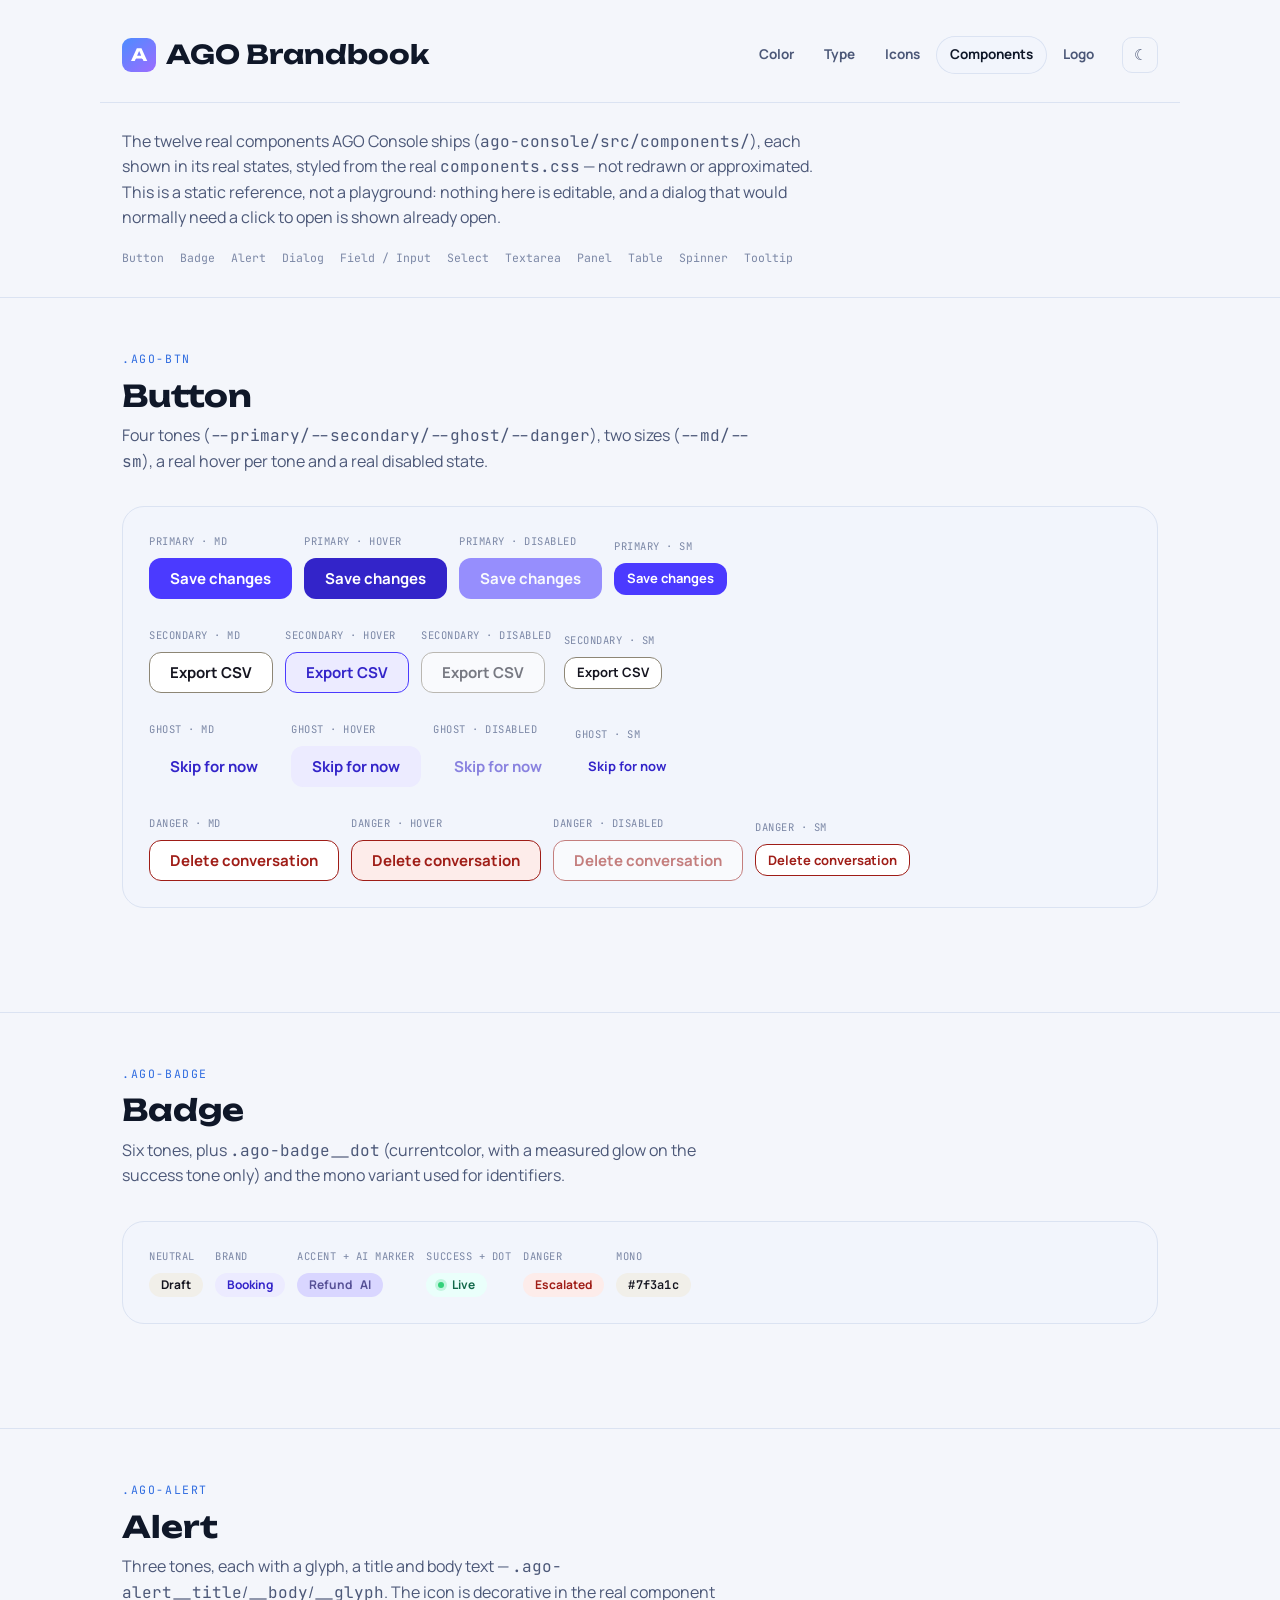
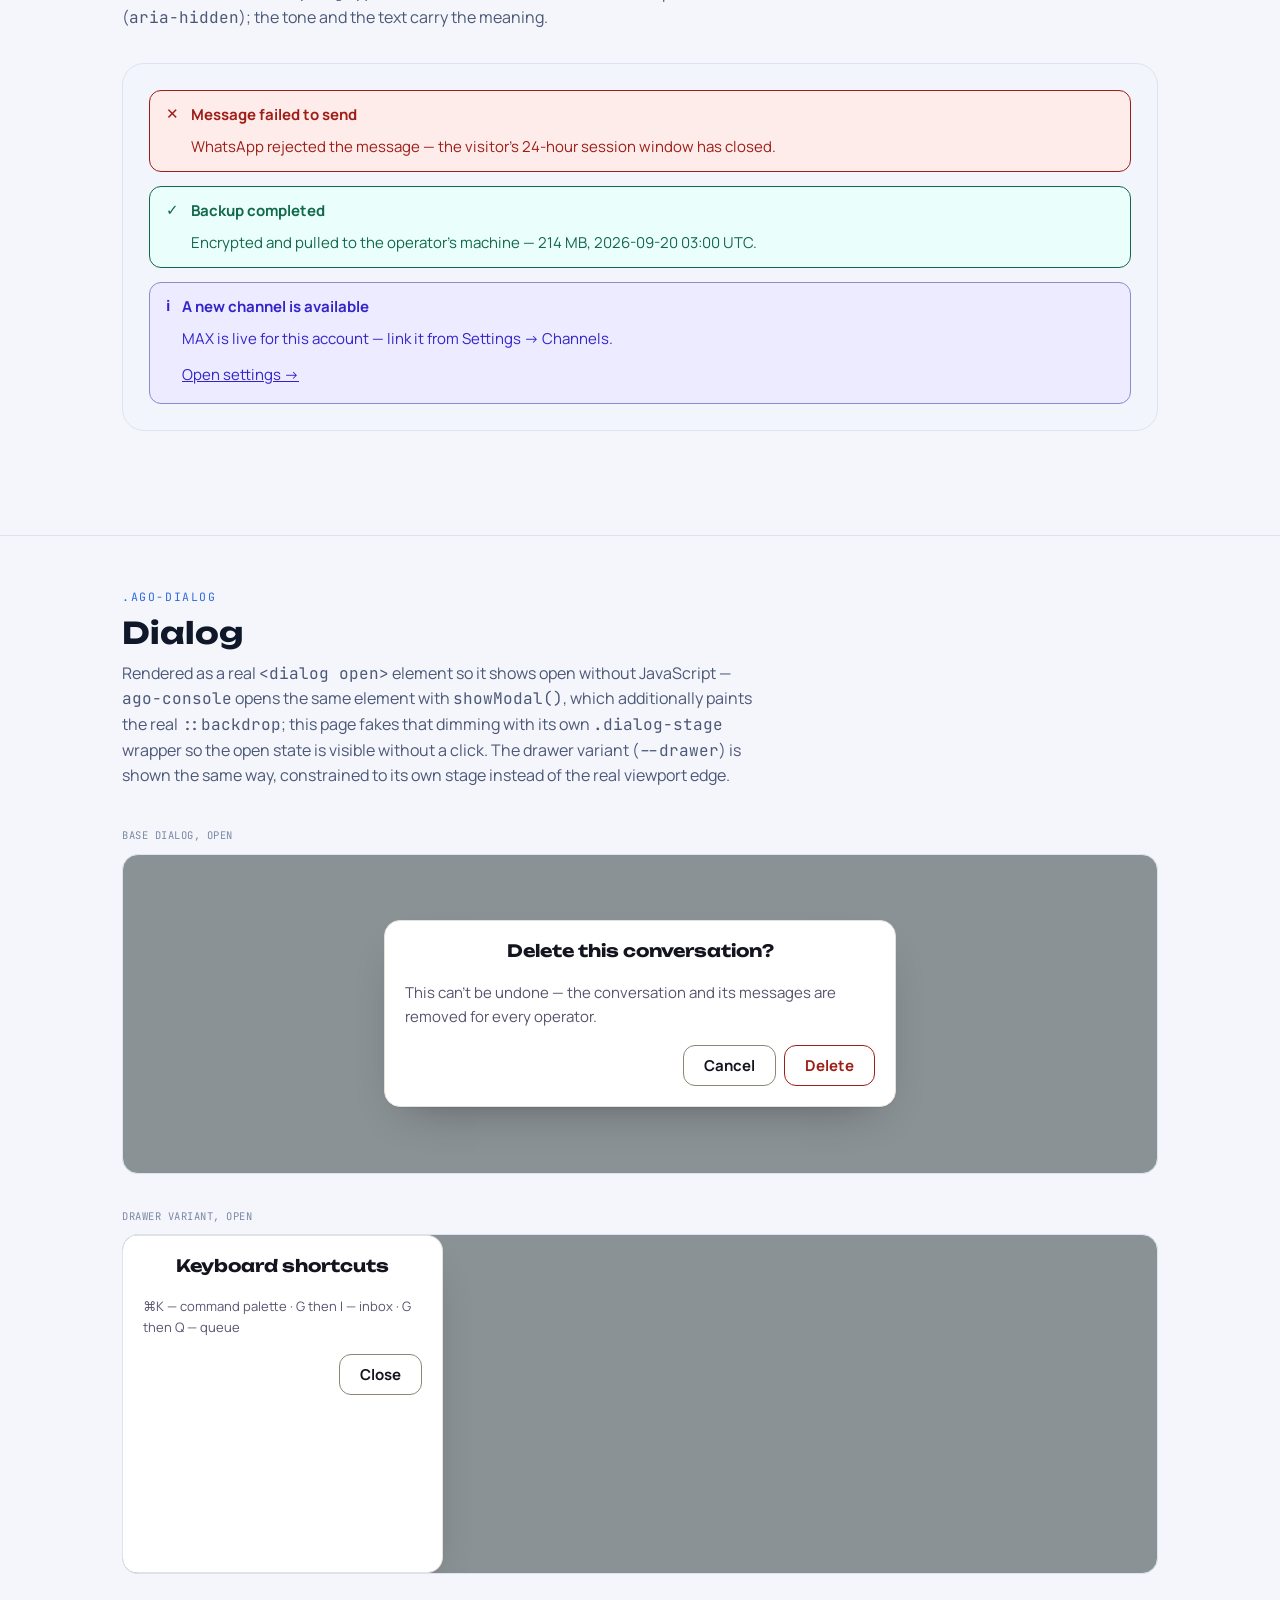
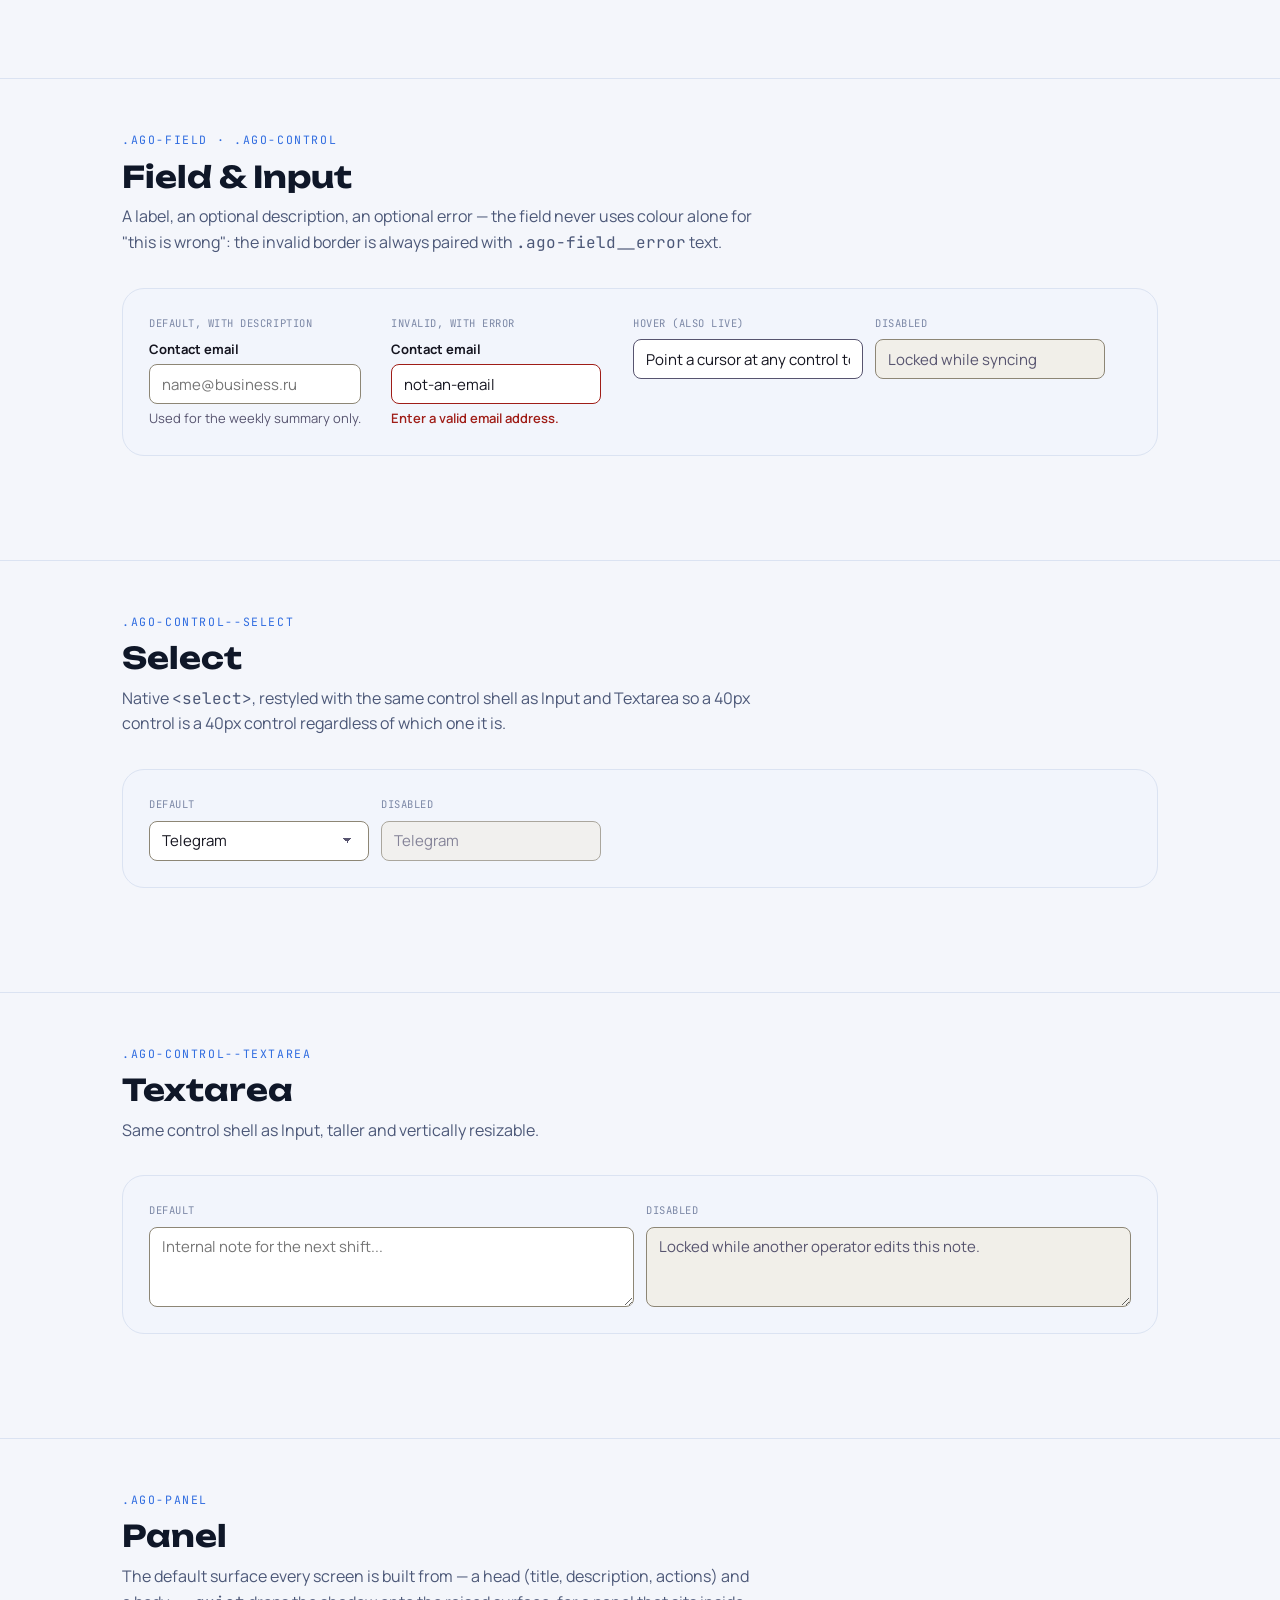
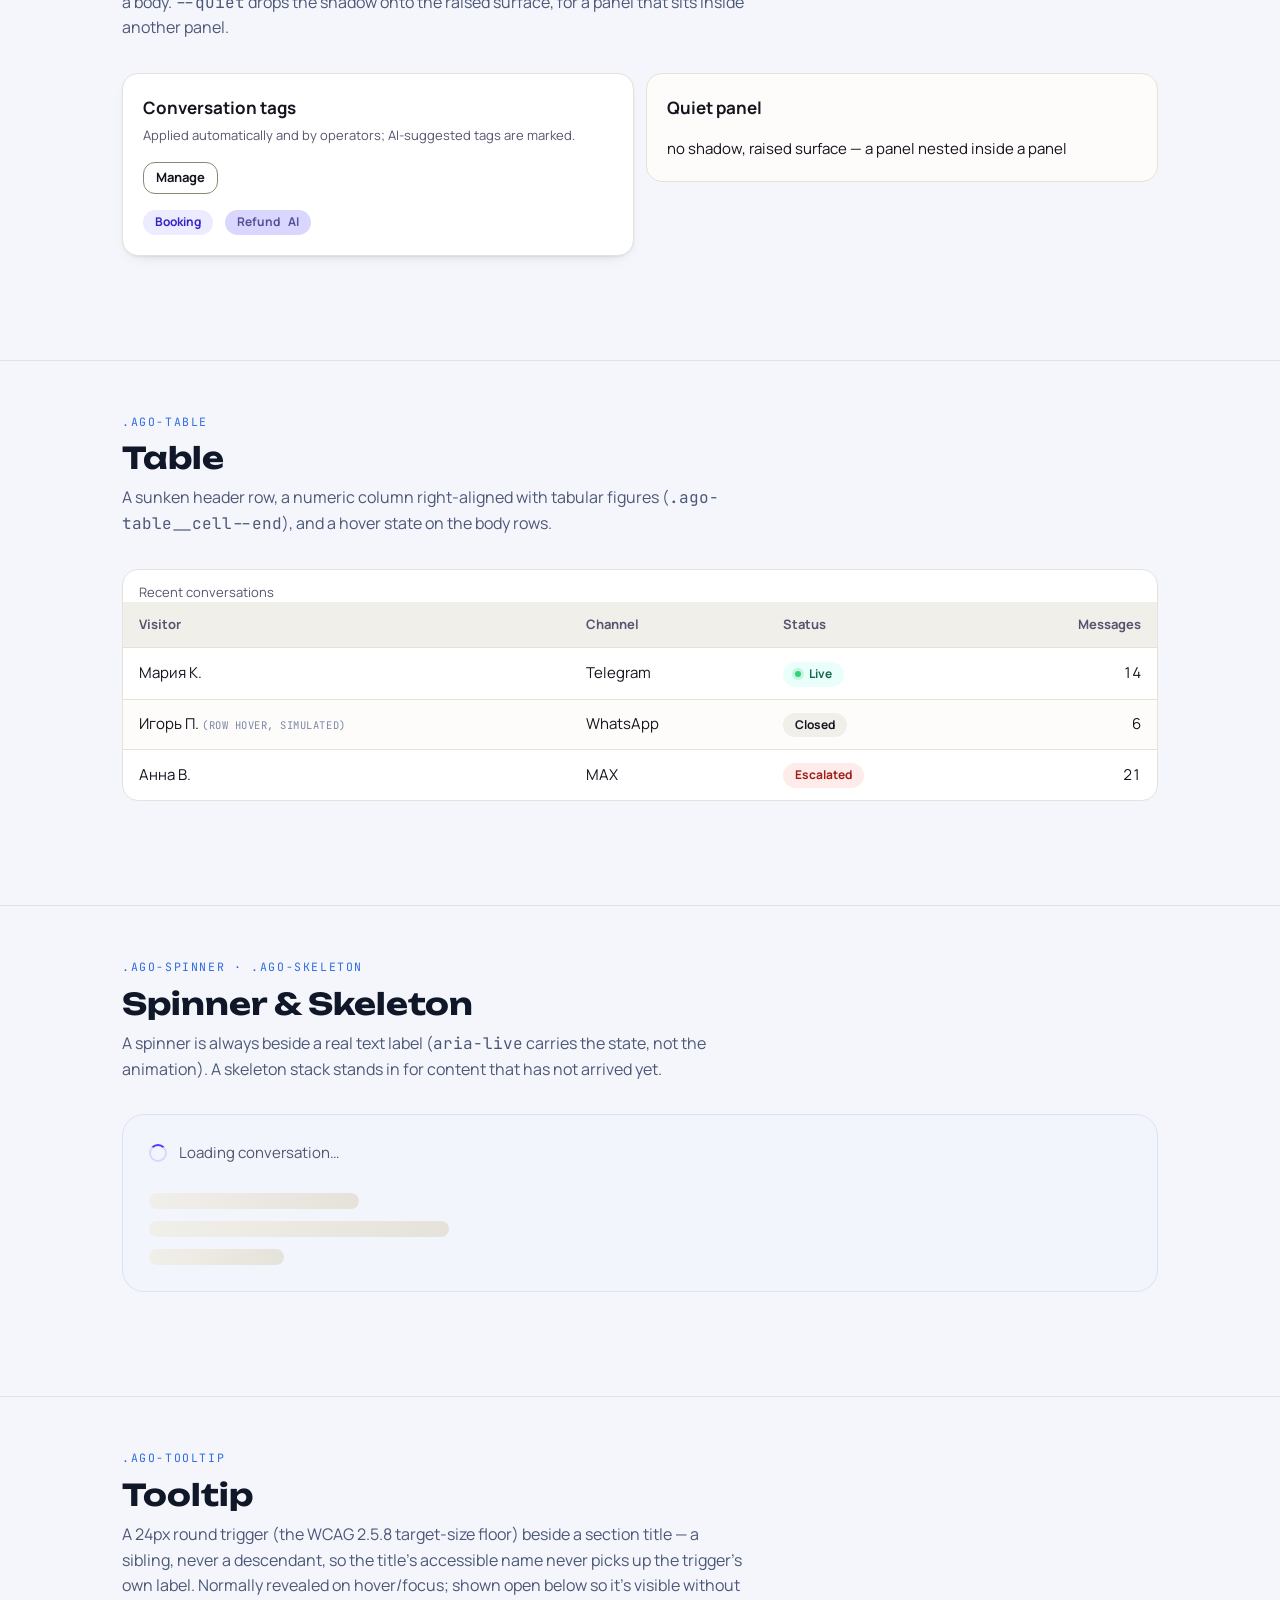
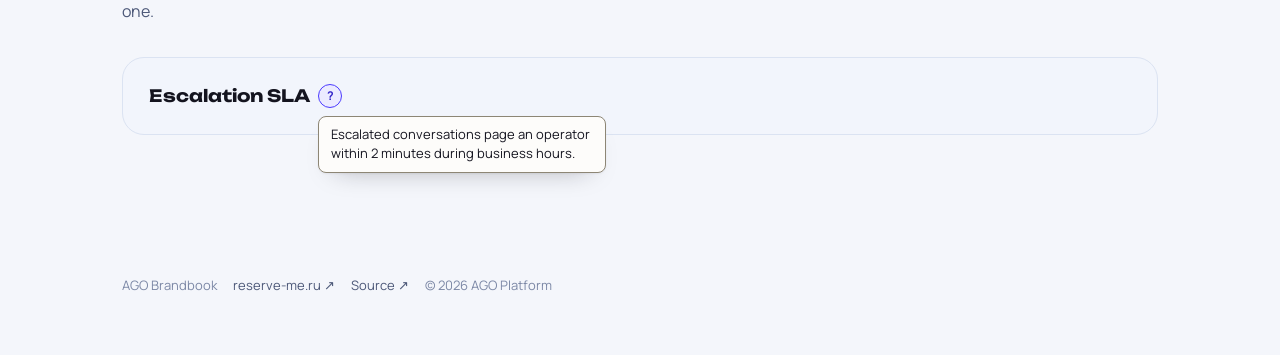
==== commit 5053b356: "feat(25-184): real theme toggle, and a dark console-demo instead of a stale claim The brandbook only" ====
--- a/components.html
+++ b/components.html
@@ -19,17 +19,33 @@
      section shows real hex values without importing tokens.css as a stylesheet. A handful of
      `.is-hover` helper classes (labelled where used) make a hover state visible without a mouse;
      every real `:hover` also still works live if you point a cursor at it. Dialogs use the real
-     `<dialog open>` attribute so they render already open, no click or JavaScript needed. -->
+     `<dialog open>` attribute so they render already open, no click or JavaScript needed.
+
+     `25-184`: this section used to say the demo was light theme only because "the console ships
+     light-only" - that was already false the day it was written. `tokens.css`'s own header comment
+     records that `adr/0030` point 4's original light-only call was reversed the same day, in an
+     addendum by the same author: the console has shipped a real, contrast-checked three-state
+     (system/light/dark) theme since. This page now demonstrates that - the dark values below are
+     copied from `tokens.css`'s own dark block (`@media (prefers-color-scheme: dark){
+     :root:not([data-theme="light"]){...} }` plus its `:root[data-theme="dark"]` twin) the same
+     hand-authored way `components.css` already copies the light ones, and follow this page's own
+     `data-theme` toggle (`theme.js`) rather than a second, independent switch - `[data-theme="dark"]
+     .console-demo` and the matching `prefers-color-scheme` media guard, both in `components.css`. -->
 <header class="top">
   <div class="wrap topbar">
     <a class="wordmark" href="index.html"><span class="g">A</span>AGO Brandbook</a>
-    <nav class="pagenav" aria-label="Brandbook sections">
-      <a href="index.html">Color</a>
-      <a href="typography.html">Type</a>
-      <a href="icons.html">Icons</a>
-      <a href="components.html" aria-current="page">Components</a>
-      <a href="logo.html">Logo</a>
-    </nav>
+    <div class="topbar-end">
+      <nav class="pagenav" aria-label="Brandbook sections">
+        <a href="index.html">Color</a>
+        <a href="typography.html">Type</a>
+        <a href="icons.html">Icons</a>
+        <a href="components.html" aria-current="page">Components</a>
+        <a href="logo.html">Logo</a>
+      </nav>
+      <button class="theme-toggle" type="button" id="themeToggle" aria-label="Toggle theme" title="Toggle theme">
+        <span id="themeIcon" aria-hidden="true">☾</span>
+      </button>
+    </div>
   </div>
   <div class="wrap">
     <p class="lede">The twelve real components AGO Console ships
@@ -437,5 +453,7 @@
     <span>© 2026 AGO Platform</span>
   </div>
 </footer>
+
+<script src="theme.js"></script>
 </body>
 </html>
--- a/styles.css
+++ b/styles.css
@@ -5,6 +5,13 @@
  *
  * No build step, no framework - the same shape ago-landing's own styles.css states the reasoning
  * for: there is nothing here that needs one.
+ *
+ * `25-184`: dark-first three-state cascade, the same shape `ago-landing/styles.css` and
+ * `ago-console/src/design/tokens.css` both use - bare `:root` is the dark palette (already was, and
+ * stays the source of truth), `:root[data-theme="light"]` is the manual override, and the
+ * `prefers-color-scheme` block now guards itself with `:not([data-theme="dark"])` so an explicit
+ * dark choice can win over a light OS setting too, not just the reverse. Same light values as
+ * before, just no longer the only way to reach them - see `theme.js` for what writes the attribute.
  */
 :root{
   --bg:#0c101c;
@@ -18,8 +25,18 @@
   --r:14px;
   --r-lg:22px;
 }
+:root[data-theme="light"]{
+  --bg:#f4f6fb;
+  --panel:#ffffff;
+  --panel-2:#f2f5fc;
+  --line:#dbe3f2;
+  --ink:#0f1728;
+  --ink-soft:#4c5878;
+  --ink-faint:#7c88a6;
+  --page-accent:#2f6ce0;
+}
 @media (prefers-color-scheme: light){
-  :root{
+  :root:not([data-theme="dark"]){
     --bg:#f4f6fb;
     --panel:#ffffff;
     --panel-2:#f2f5fc;
@@ -56,10 +73,24 @@
    copy-pasted by hand into every page's own <header> to keep it consistent, the shape a static site
    with no templating has to accept (see the item's own "no build step" note). */
 .topbar{display:flex;align-items:center;justify-content:space-between;gap:20px;flex-wrap:wrap;padding-bottom:26px;margin-bottom:26px;border-bottom:1px solid var(--line);}
+/* 25-184: the page nav and the theme toggle sit together at the trailing end of the topbar, the
+   same "everything after the brand drifts right" grouping ago-landing's own .nav-row uses - kept as
+   one wrapper here instead of ago-landing's margin-left:auto so .topbar's existing two-child
+   space-between behaviour (wordmark vs. "the rest") doesn't have to change shape for a third item. */
+.topbar-end{display:flex;align-items:center;gap:14px;flex-wrap:wrap;}
 .pagenav{display:flex;gap:2px;flex-wrap:wrap;font-family:'Manrope',sans-serif;}
 .pagenav a{padding:8px 14px;border-radius:999px;font-size:13.5px;font-weight:700;color:var(--ink-soft);text-decoration:none;transition:.15s;}
 .pagenav a:hover{color:var(--ink);background:var(--panel-2);}
 .pagenav a[aria-current="page"]{color:var(--ink);background:var(--panel-2);box-shadow:inset 0 0 0 1px var(--line);}
+
+/* Theme toggle - 25-184. Same idea as ago-landing's own .theme-toggle (a small square icon button
+   beside the nav), redrawn in this page's own chrome rather than importing its CSS class wholesale:
+   this page has no Material Symbols font loaded, so the icon is a plain character (this repository's
+   own idiom already - see the ✕/✓/i alert glyphs on components.html) instead of an icon-font glyph. */
+.theme-toggle{display:flex;align-items:center;justify-content:center;width:36px;height:36px;flex:0 0 auto;
+  border:1px solid var(--line);border-radius:10px;background:transparent;color:var(--ink-soft);cursor:pointer;
+  font-size:15px;line-height:1;transition:border-color .15s,color .15s,background .15s;}
+.theme-toggle:hover{border-color:var(--page-accent);color:var(--ink);background:var(--panel-2);}
 
 section{padding:52px 0;border-bottom:1px solid var(--line);}
 section:last-of-type{border-bottom:none;}
--- a/components.css
+++ b/components.css
@@ -3,10 +3,9 @@
    components - the same "show the real values, don't run the real code" treatment `index.html`'s
    color section already gives `tokens.css` (copied into `tokens.js` as plain data) and this page's
    own typography section gives the two font stacks. Every selector below that starts with
-   `.ago-` is copied verbatim from `components.css` (light theme only - the console ships light-only,
-   `tokens.css`'s own header comment cites `adr/0030`'s 2026-08-26 amendment for why). Everything is
-   scoped under `.console-demo` so this page's own chrome (`styles.css`) and the real console classes
-   never fight over a property, even though none of the class names actually collide.
+   `.ago-` is copied verbatim from `components.css`. Everything is scoped under `.console-demo` so
+   this page's own chrome (`styles.css`) and the real console classes never fight over a property,
+   even though none of the class names actually collide.
 
    Two exceptions, both labelled where they appear:
    - the `--ago-*` custom properties are declared on `.console-demo` itself, not `:root` - this page
@@ -15,7 +14,16 @@
      set. `:hover` still works live on every real control below with a mouse; these helpers exist
      only so a static screenshot or a screen-reader pass sees the hover state too, each one
      mirroring the real rule immediately above it rather than inventing a new look. The dialog demo
-     uses the real `<dialog open>` attribute instead of a helper class - see `.dialog-stage` below. */
+     uses the real `<dialog open>` attribute instead of a helper class - see `.dialog-stage` below.
+
+   `25-184`: the `--ago-*` block below used to carry only the console's light values, on the (already
+   stale by the day it was written) premise that the console is light-only - see `components.html`'s
+   own header comment for the correction. The "DARK" block further down carries the console's real
+   dark values, copied the same hand-authored way from `tokens.css`'s own dark block, and follows
+   this page's own toggle (`theme.js`'s `data-theme` on `<html>`) rather than a second switch -
+   `:root[data-theme="dark"] .console-demo` plus the matching `prefers-color-scheme` media guard.
+   These are the console's dark tokens, not the brandbook's own dark chrome (`styles.css`'s `--bg`/
+   `--panel`/...) - two different real palettes, kept separate on purpose. */
 
 .console-demo {
   /* --- Type (light theme reads Manrope/JetBrains Mono; Unbounded is not used by any component) --- */
@@ -78,6 +86,80 @@
   color: var(--ago-ink);
 }
 
+/* ============================================================================ Dark theme (25-184)
+   Copied from `tokens.css`'s own dark block (search that file for "DARK THEME") - only colour and
+   elevation tokens are redeclared, because none of the type/spacing/radius/motion tokens above
+   encode a colour and `tokens.css` itself does not redeclare them either. `--ago-live` is likewise
+   left out on purpose - `tokens.css`'s own comment notes it "is unchanged" between themes, so it
+   keeps reading from the base `.console-demo` block above rather than being repeated here.
+
+   Scoped to `.console-demo` under this *page's* `data-theme` attribute (`theme.js`, on `<html>`),
+   the same two-block shape (`prefers-color-scheme` + explicit override) `tokens.css` uses for the
+   console itself - just targeting `.console-demo` instead of `:root`, per this file's header
+   comment on why these tokens stay local to the demo section rather than leaking page-wide. These
+   are the console's real dark values, not the brandbook's own dark chrome (`styles.css`'s `--bg`/
+   `--panel`/`--ink`/...) - a page in dark mode shows two genuinely different dark palettes side by
+   side: its own chrome around the demo, and the console's inside it. */
+@media (prefers-color-scheme: dark) {
+  :root:not([data-theme="light"]) .console-demo {
+    --ago-ink: #f5f4ef;
+    --ago-ink-soft: #b0b0bf;
+    --ago-ink-faint: #9191a1;
+    --ago-paper: #13121c;
+    --ago-surface: #22202f;
+    --ago-surface-raised: #1c1b28;
+    --ago-surface-sunken: #0e0d14;
+    --ago-line: #323040;
+    --ago-line-strong: #787396;
+    --ago-brand: #6052ff;
+    --ago-brand-deep: #c3beff;
+    --ago-brand-hover: #1400f5;
+    --ago-brand-tint: #1d1a38;
+    --ago-lavender: #413a72;
+    --ago-lavender-dim: #9089c9;
+    --ago-lavender-ink: #c9c5f2;
+    --ago-mint: #0f2b22;
+    --ago-success: #7fe0af;
+    --ago-danger: #ff8a80;
+    --ago-danger-tint: #3a1613;
+    --ago-warning: #ffb74d;
+    --ago-warning-tint: #3a2a10;
+    --ago-shadow-sm: 0 1px 2px rgba(0, 0, 0, 0.4), 0 6px 16px -12px rgba(0, 0, 0, 0.6);
+    --ago-shadow-md: 0 1px 2px rgba(0, 0, 0, 0.4), 0 12px 28px -18px rgba(0, 0, 0, 0.65);
+    --ago-shadow-lg: 0 1px 1px rgba(0, 0, 0, 0.4), 0 20px 44px -24px rgba(0, 0, 0, 0.7);
+  }
+}
+/* The manual override - `data-theme="dark"` wins over `prefers-color-scheme` in either direction.
+   Same values as the block above; see this file's own header comment, and tokens.css's, for why the
+   repetition is deliberate rather than a mistake. */
+:root[data-theme="dark"] .console-demo {
+  --ago-ink: #f5f4ef;
+  --ago-ink-soft: #b0b0bf;
+  --ago-ink-faint: #9191a1;
+  --ago-paper: #13121c;
+  --ago-surface: #22202f;
+  --ago-surface-raised: #1c1b28;
+  --ago-surface-sunken: #0e0d14;
+  --ago-line: #323040;
+  --ago-line-strong: #787396;
+  --ago-brand: #6052ff;
+  --ago-brand-deep: #c3beff;
+  --ago-brand-hover: #1400f5;
+  --ago-brand-tint: #1d1a38;
+  --ago-lavender: #413a72;
+  --ago-lavender-dim: #9089c9;
+  --ago-lavender-ink: #c9c5f2;
+  --ago-mint: #0f2b22;
+  --ago-success: #7fe0af;
+  --ago-danger: #ff8a80;
+  --ago-danger-tint: #3a1613;
+  --ago-warning: #ffb74d;
+  --ago-warning-tint: #3a2a10;
+  --ago-shadow-sm: 0 1px 2px rgba(0, 0, 0, 0.4), 0 6px 16px -12px rgba(0, 0, 0, 0.6);
+  --ago-shadow-md: 0 1px 2px rgba(0, 0, 0, 0.4), 0 12px 28px -18px rgba(0, 0, 0, 0.65);
+  --ago-shadow-lg: 0 1px 1px rgba(0, 0, 0, 0.4), 0 20px 44px -24px rgba(0, 0, 0, 0.7);
+}
+
 /* ============================================================================ Button */
 
 .console-demo .ago-btn {
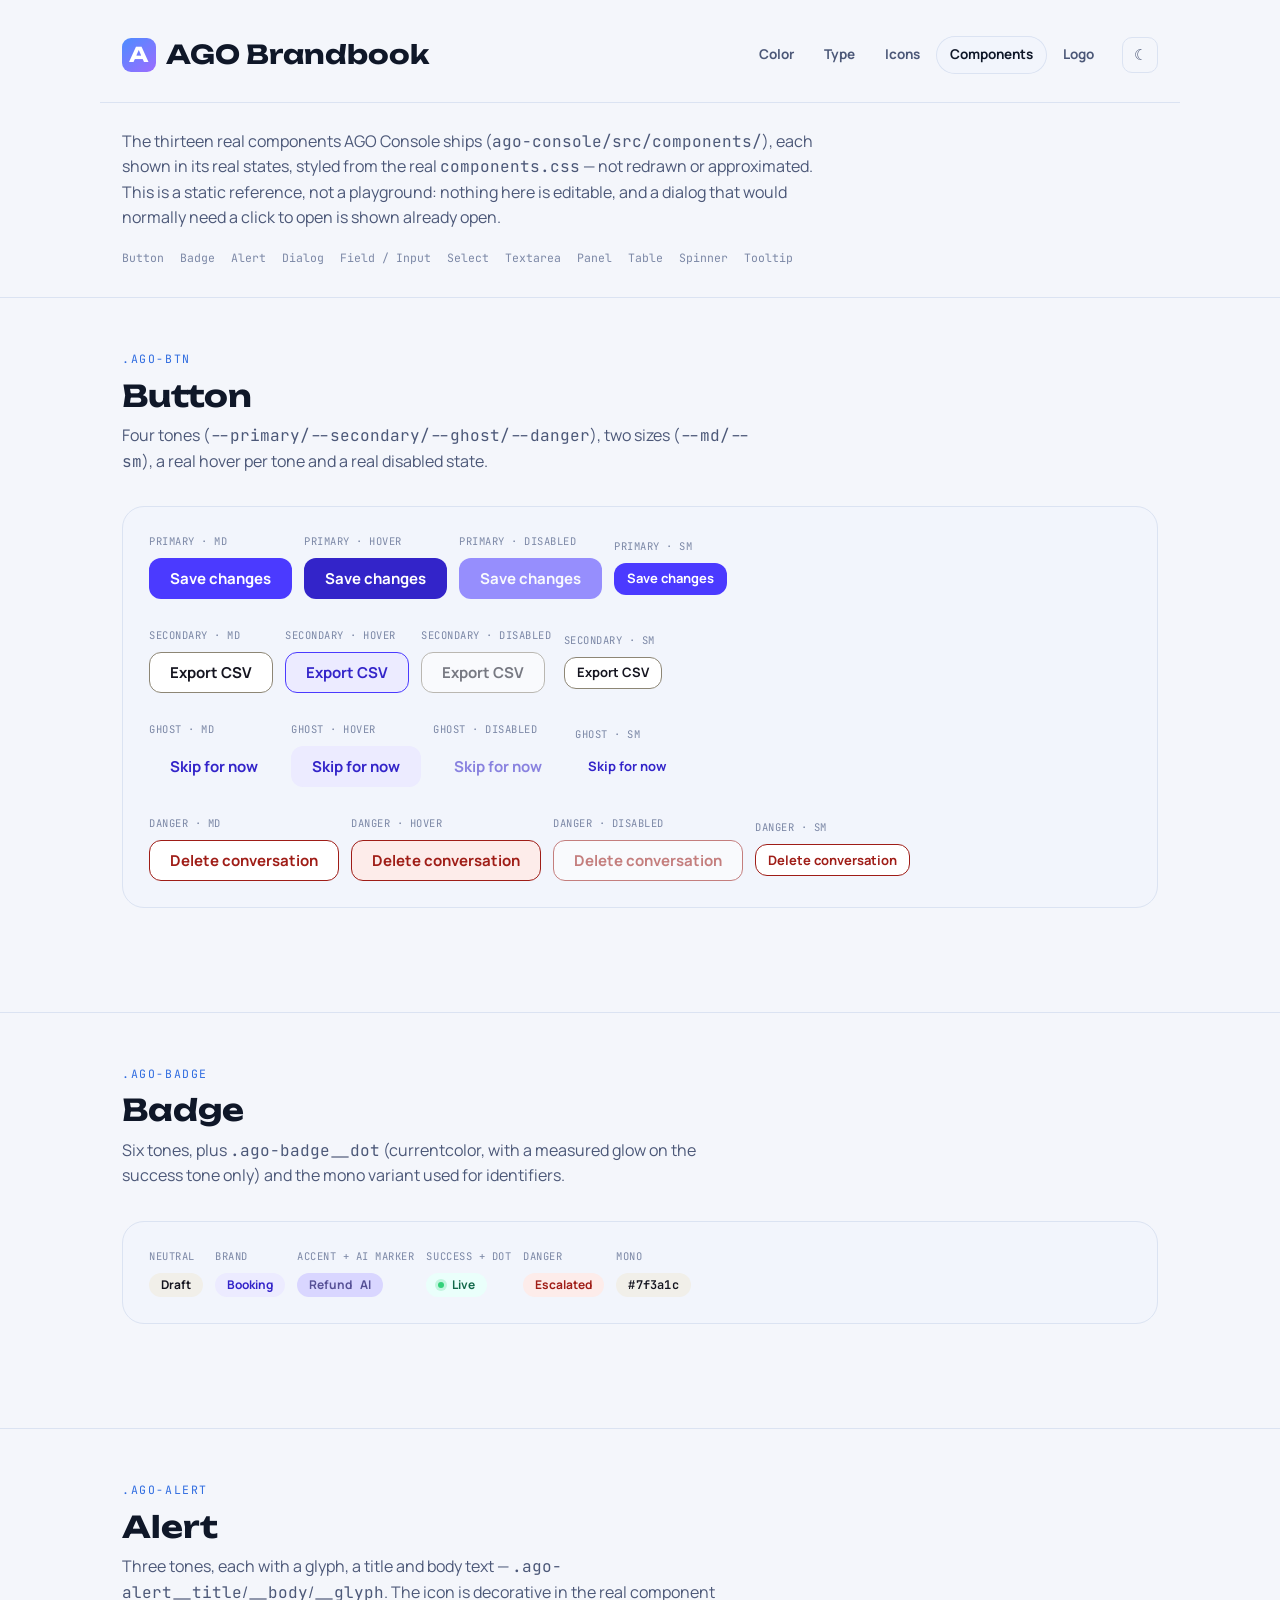
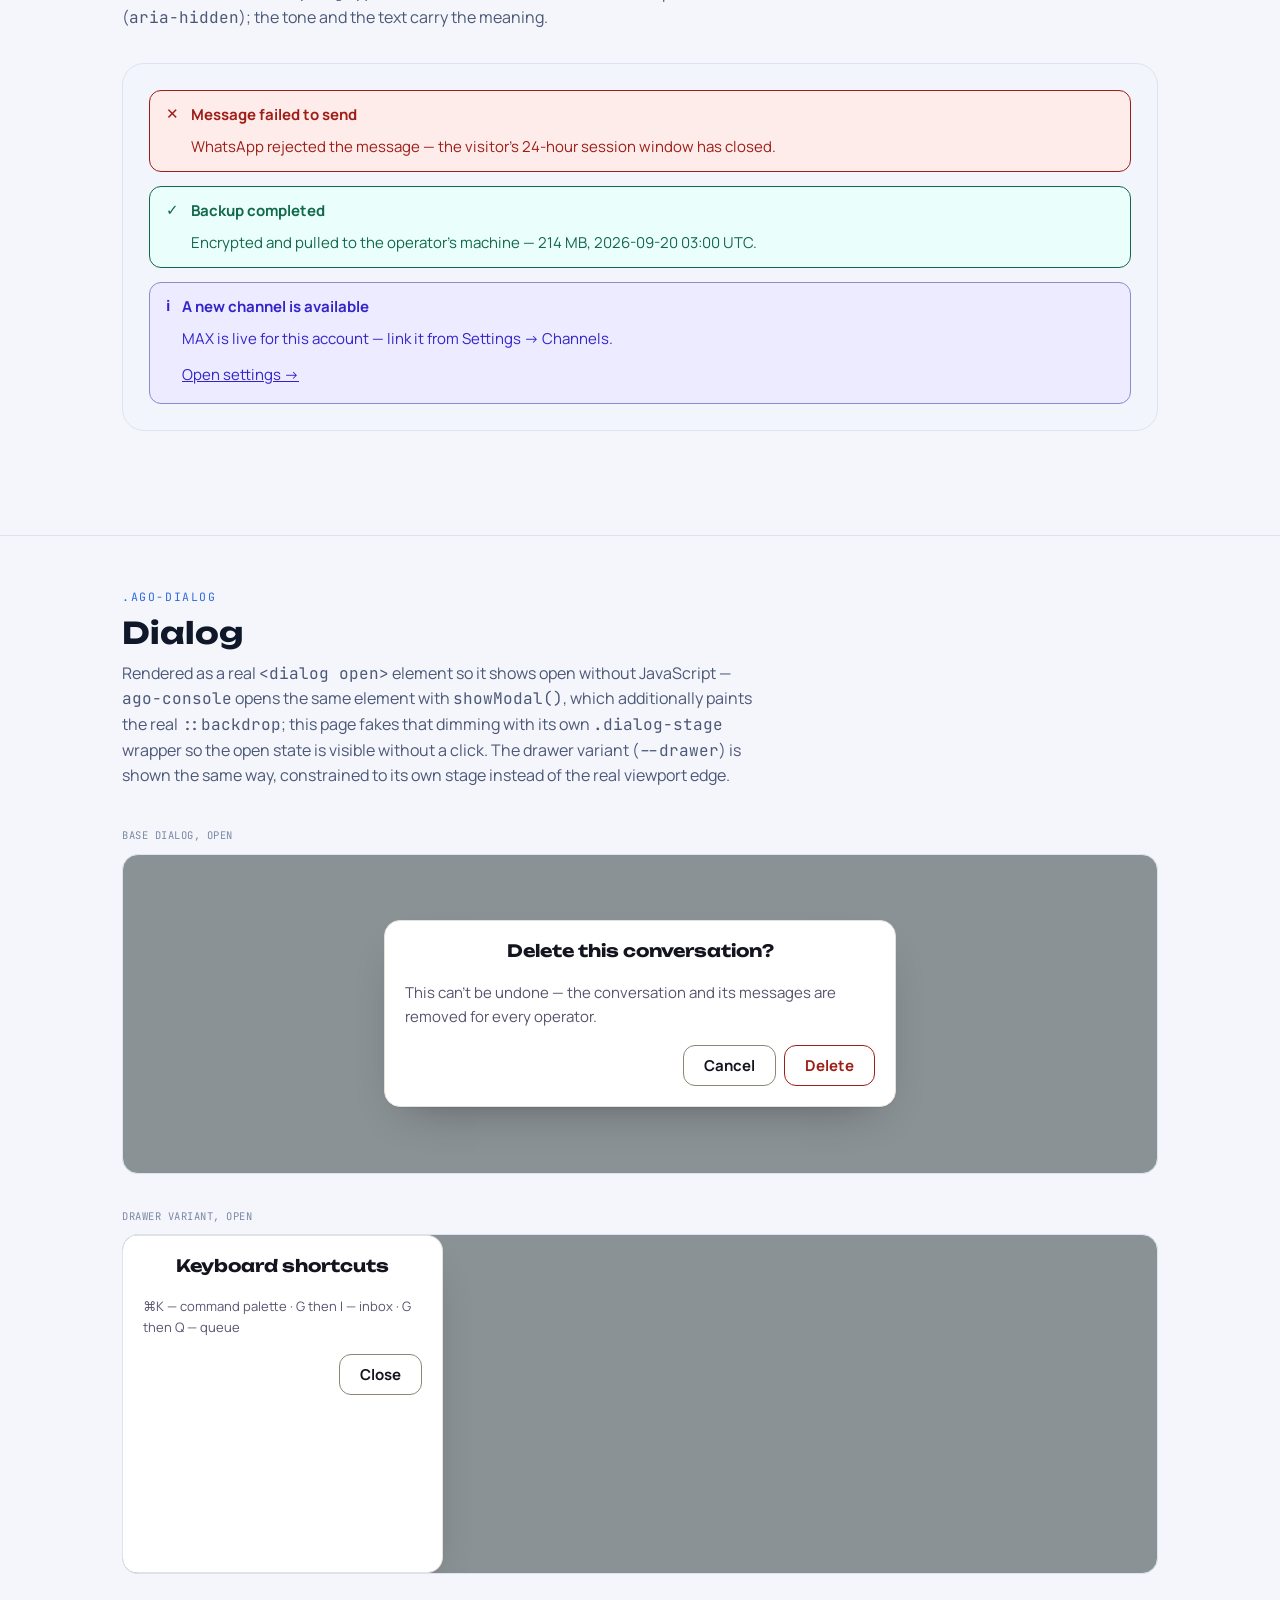
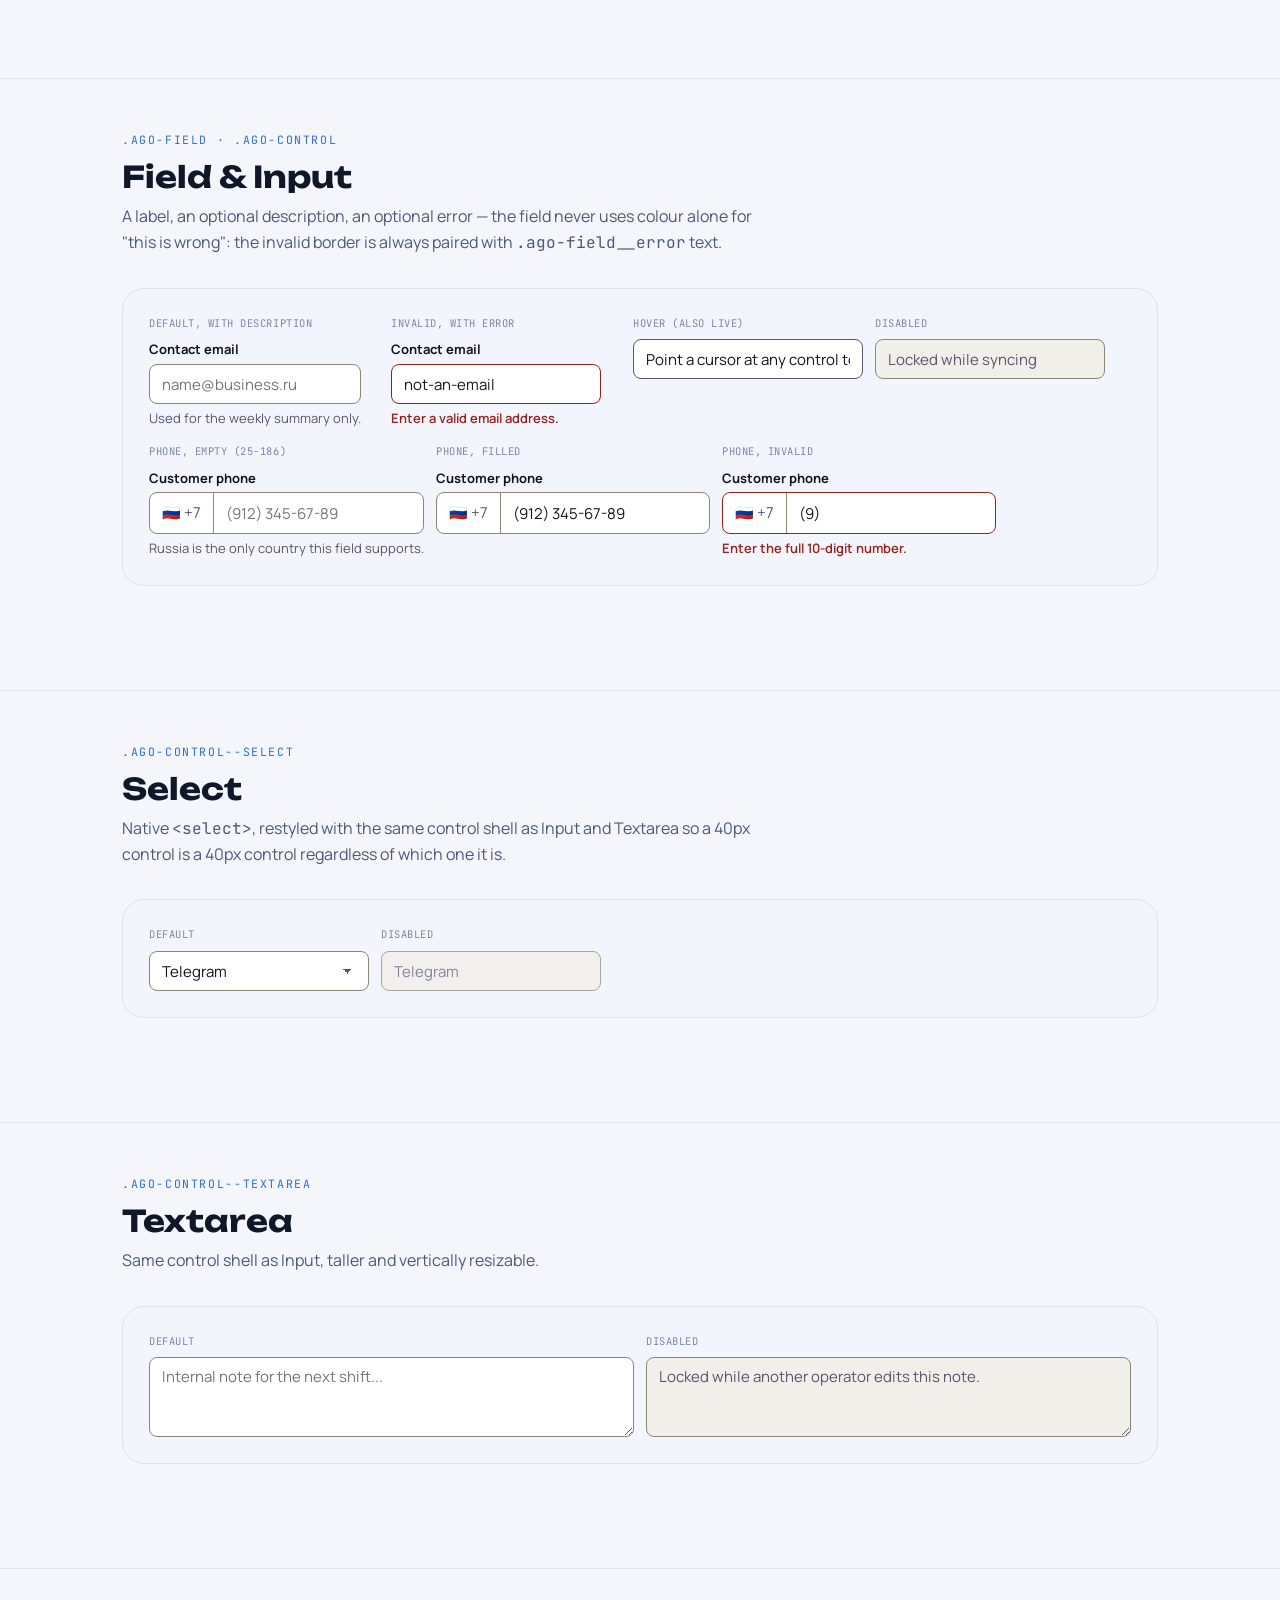
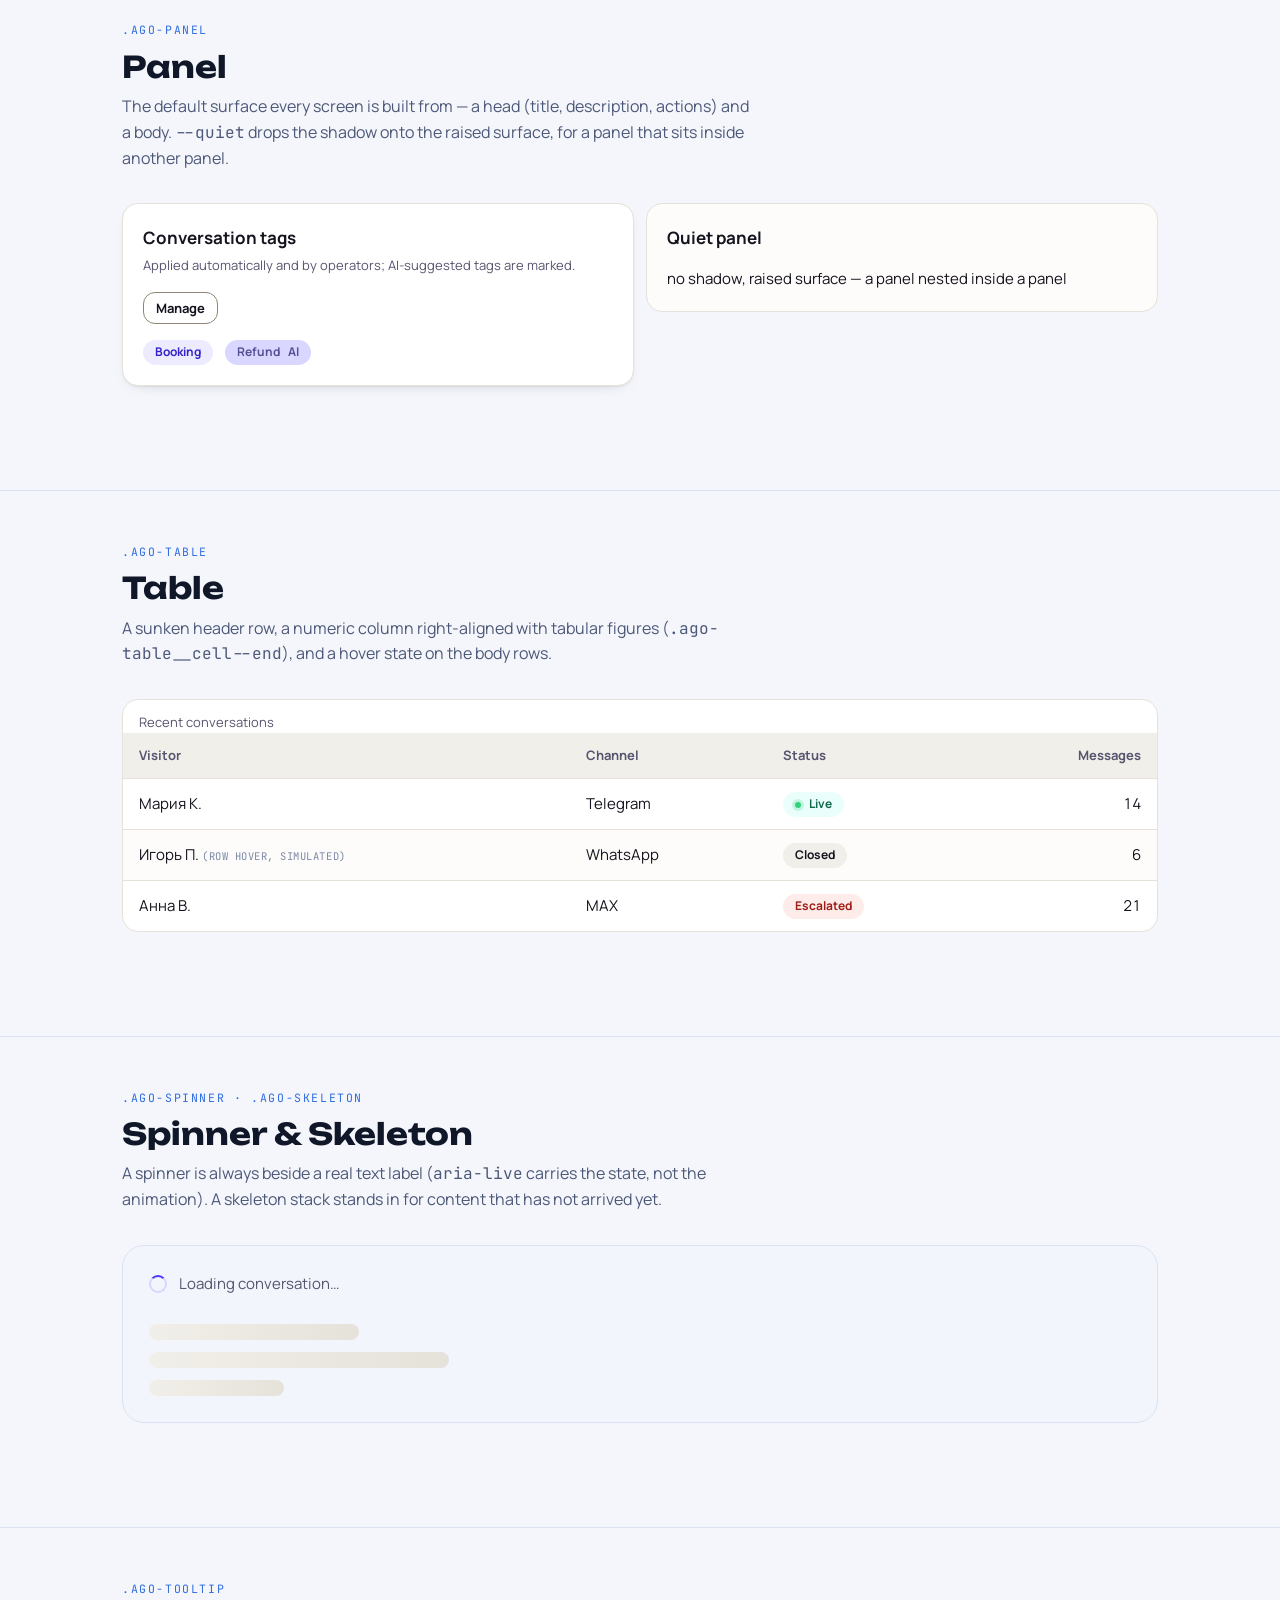
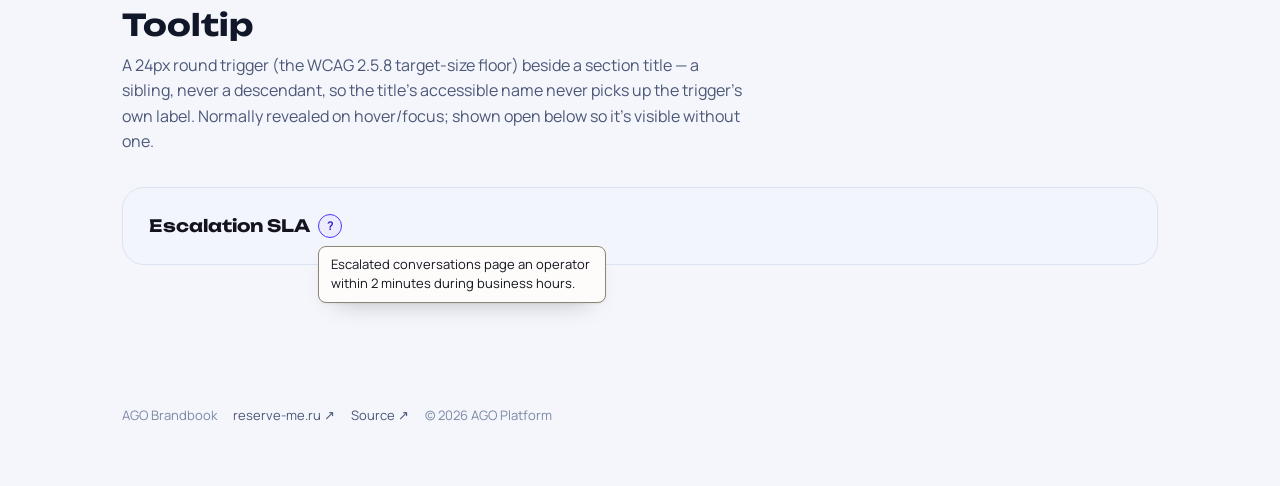
==== commit 30d06b34: "feat(25-186): show the flagged phone input on the components page The thirteenth real ago-console co" ====
--- a/components.html
+++ b/components.html
@@ -48,7 +48,7 @@
     </div>
   </div>
   <div class="wrap">
-    <p class="lede">The twelve real components AGO Console ships
+    <p class="lede">The thirteen real components AGO Console ships
       (<code>ago-console/src/components/</code>), each shown in its real states, styled from the
       real <code>components.css</code> — not redrawn or approximated. This is a static reference,
       not a playground: nothing here is editable, and a dialog that would normally need a click to
@@ -255,6 +255,40 @@
             <div class="demo-item">
               <span class="demo-cap">disabled</span>
               <input class="ago-control" type="text" value="Locked while syncing" disabled style="width:230px;">
+            </div>
+          </div>
+          <div class="demo-row" style="align-items:flex-start;">
+            <div class="demo-item" style="min-width:230px;">
+              <span class="demo-cap">phone, empty (25-186)</span>
+              <div class="ago-field">
+                <label class="ago-field__label" for="f-phone-1">Customer phone</label>
+                <div class="ago-phone-input">
+                  <span class="ago-phone-input__prefix" aria-hidden="true">🇷🇺 +7</span>
+                  <input id="f-phone-1" class="ago-control" type="tel" placeholder="(912) 345-67-89">
+                </div>
+                <span class="ago-field__description">Russia is the only country this field supports.</span>
+              </div>
+            </div>
+            <div class="demo-item" style="min-width:230px;">
+              <span class="demo-cap">phone, filled</span>
+              <div class="ago-field">
+                <label class="ago-field__label" for="f-phone-2">Customer phone</label>
+                <div class="ago-phone-input">
+                  <span class="ago-phone-input__prefix" aria-hidden="true">🇷🇺 +7</span>
+                  <input id="f-phone-2" class="ago-control" type="tel" value="(912) 345-67-89">
+                </div>
+              </div>
+            </div>
+            <div class="demo-item" style="min-width:230px;">
+              <span class="demo-cap">phone, invalid</span>
+              <div class="ago-field">
+                <label class="ago-field__label" for="f-phone-3">Customer phone</label>
+                <div class="ago-phone-input ago-phone-input--invalid">
+                  <span class="ago-phone-input__prefix" aria-hidden="true">🇷🇺 +7</span>
+                  <input id="f-phone-3" class="ago-control" type="tel" aria-invalid="true" value="(9)">
+                </div>
+                <span class="ago-field__error">Enter the full 10-digit number.</span>
+              </div>
             </div>
           </div>
         </div>
--- a/styles.css
+++ b/styles.css
@@ -65,7 +65,9 @@
 
 header.top{padding:34px 0 30px;border-bottom:1px solid var(--line);}
 .wordmark{display:inline-flex;align-items:center;gap:10px;font-family:'Unbounded',sans-serif;font-weight:700;font-size:26px;text-decoration:none;color:inherit;}
-.wordmark .g{width:34px;height:34px;border-radius:9px;background:linear-gradient(140deg,#4c8dff,#9d6bff);display:grid;place-items:center;color:#fff;font-size:17px;}
+/* Glyph +20% over the original 17px, the author's own pick from a side-by-side comparison of five
+   candidates (+10% through +50%) - box/gradient/radius unchanged. */
+.wordmark .g{width:34px;height:34px;border-radius:9px;background:linear-gradient(140deg,#4c8dff,#9d6bff);display:grid;place-items:center;color:#fff;line-height:1;font-size:20.4px;}
 header.top .lede{margin-top:14px;}
 header.top .src{margin-top:10px;font-family:'JetBrains Mono',monospace;font-size:12px;color:var(--ink-faint);}
 
--- a/components.css
+++ b/components.css
@@ -219,6 +219,33 @@
   cursor: pointer;
 }
 
+/* 25-186: PhoneInput.tsx, copied verbatim from `ago-console/src/components/components.css` - the
+   non-interactive flag+prefix wrapper for the platform's one supported country. */
+.console-demo .ago-phone-input {
+  display: flex;
+  align-items: stretch;
+  width: 100%;
+  background: var(--ago-surface);
+  border: 1px solid var(--ago-line-strong);
+  border-radius: var(--ago-radius-sm);
+  transition: border-color var(--ago-transition), box-shadow var(--ago-transition);
+}
+.console-demo .ago-phone-input:focus-within { border-color: var(--ago-brand); box-shadow: var(--ago-focus-halo); }
+.console-demo .ago-phone-input--invalid { border-color: var(--ago-danger); }
+.console-demo .ago-phone-input__prefix {
+  display: flex;
+  align-items: center;
+  gap: var(--ago-space-1);
+  padding: 0 var(--ago-space-3);
+  border-right: 1px solid var(--ago-line-strong);
+  color: var(--ago-ink-soft);
+  font-size: var(--ago-text-base);
+  white-space: nowrap;
+  user-select: none;
+}
+.console-demo .ago-phone-input .ago-control { border: none; background: transparent; box-shadow: none; }
+.console-demo .ago-phone-input .ago-control:focus-visible { box-shadow: none; }
+
 /* ============================================================================ Field */
 
 .console-demo .ago-field { display: flex; flex-direction: column; gap: var(--ago-space-1); }
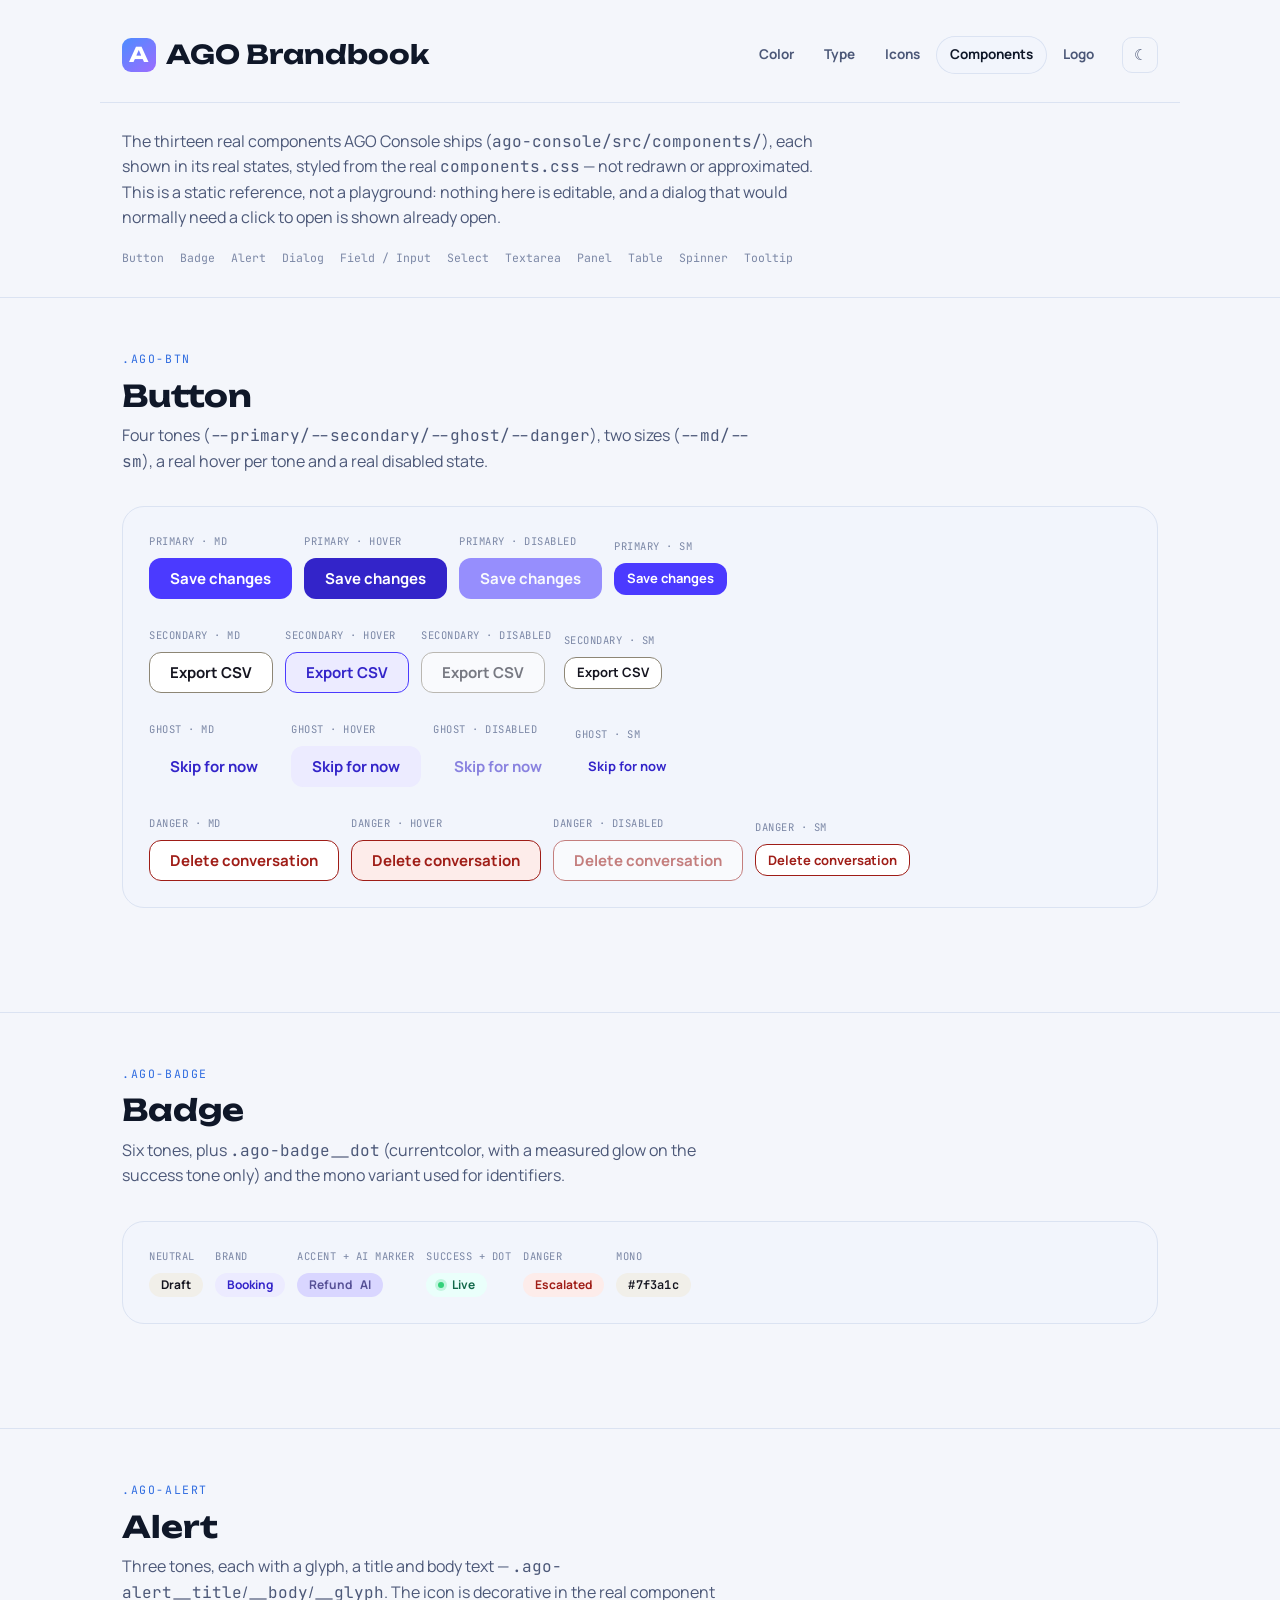
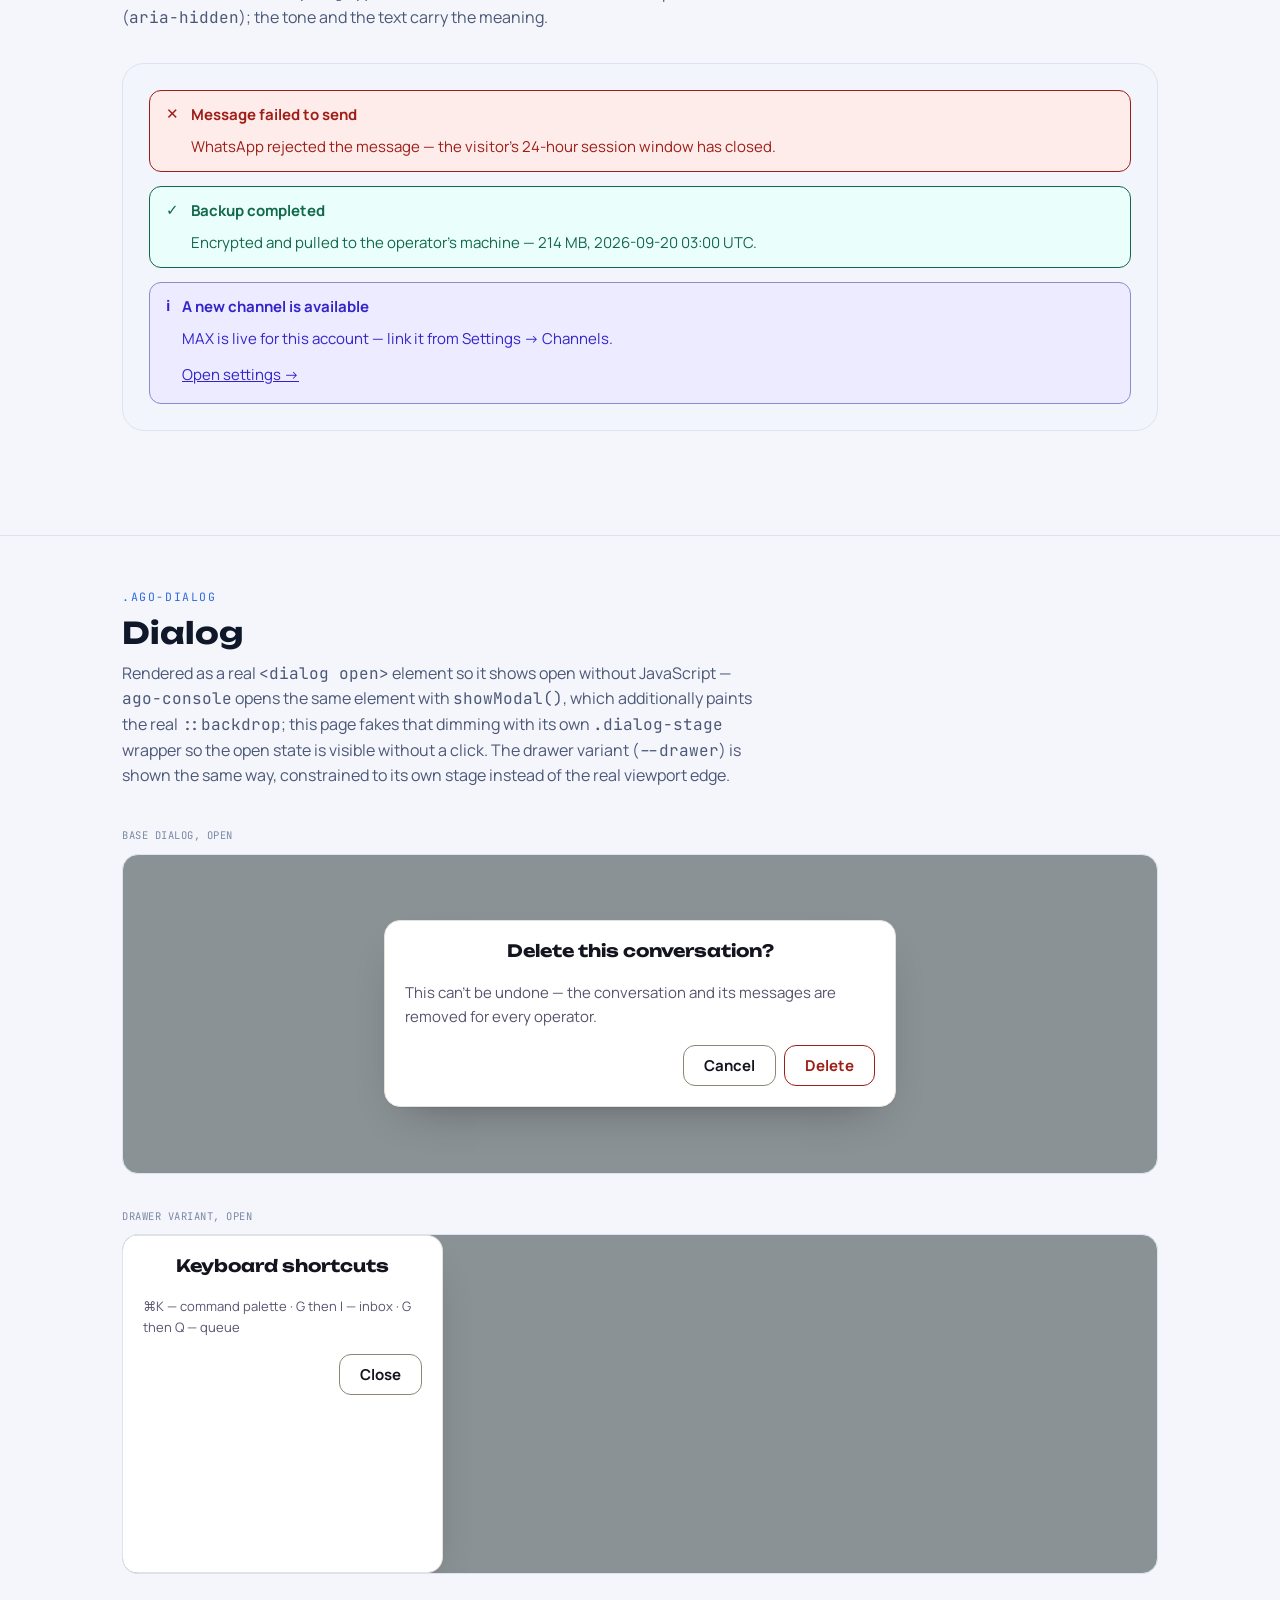
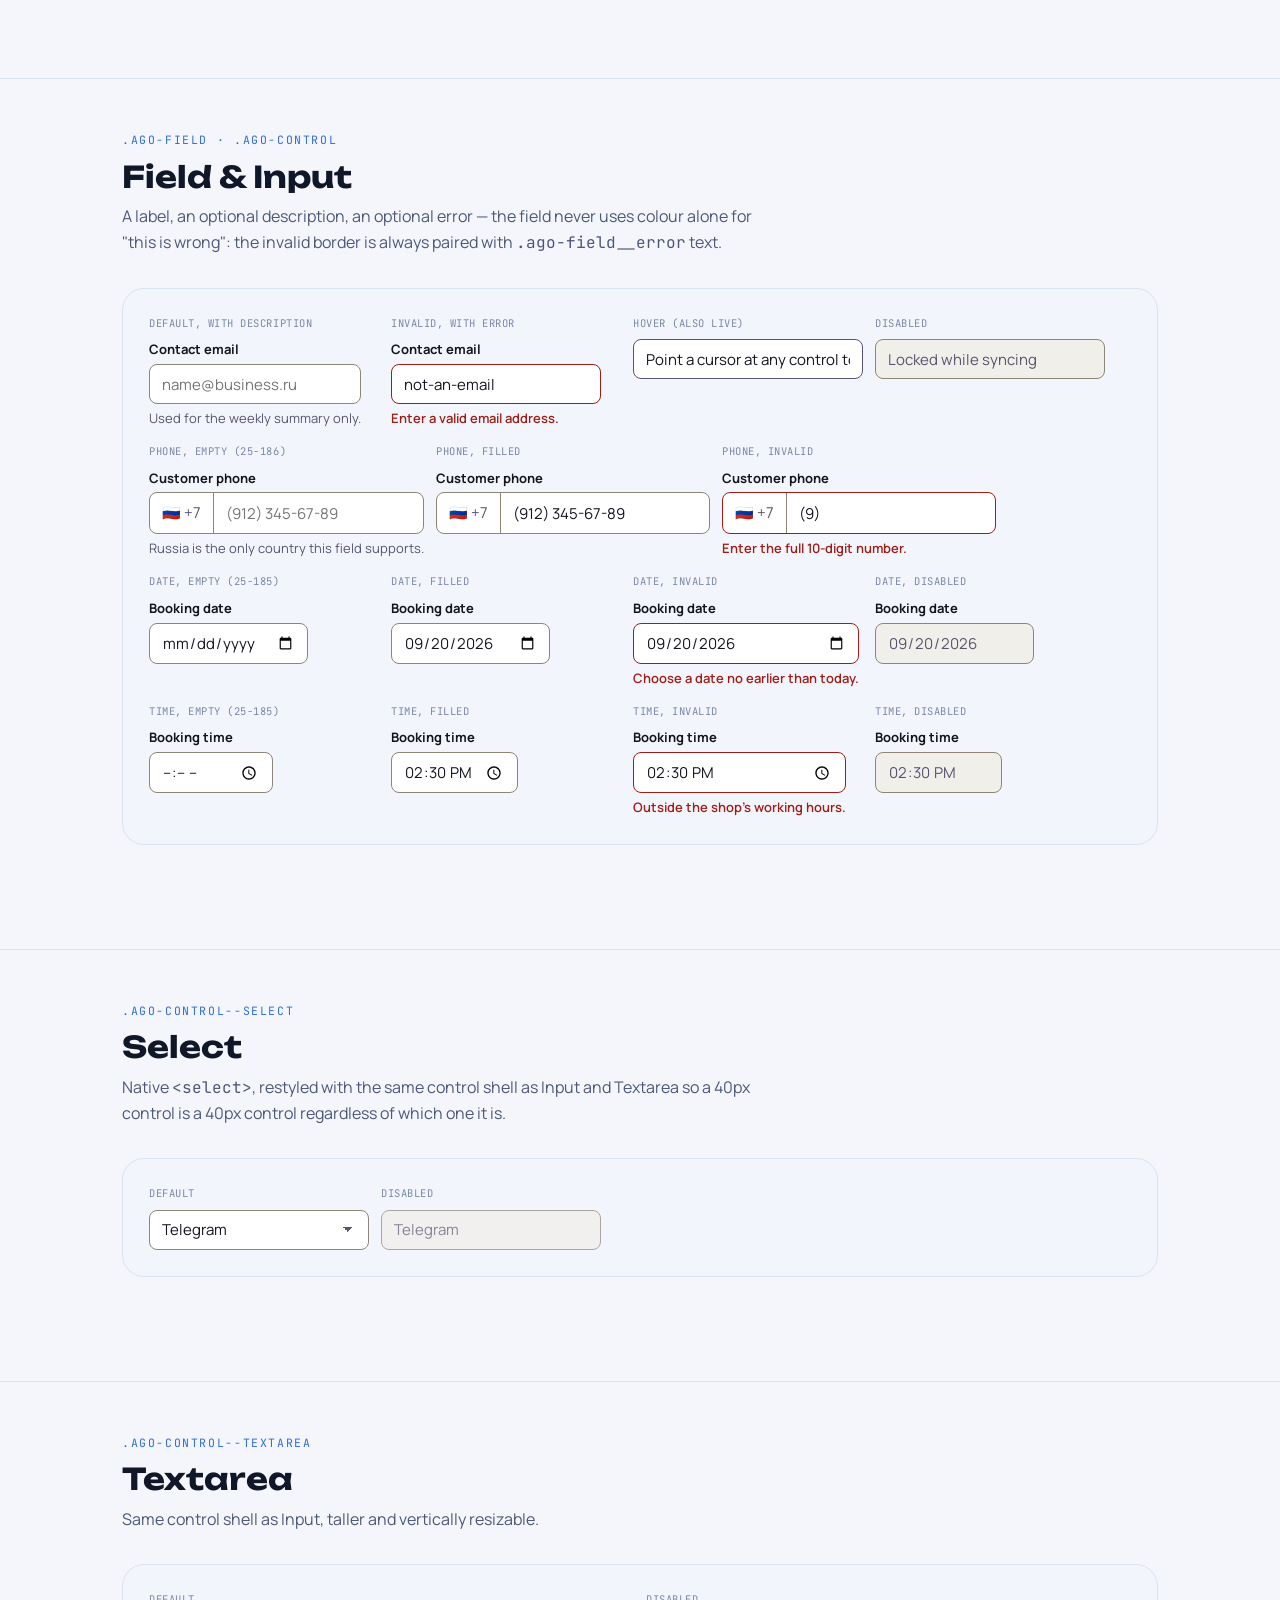
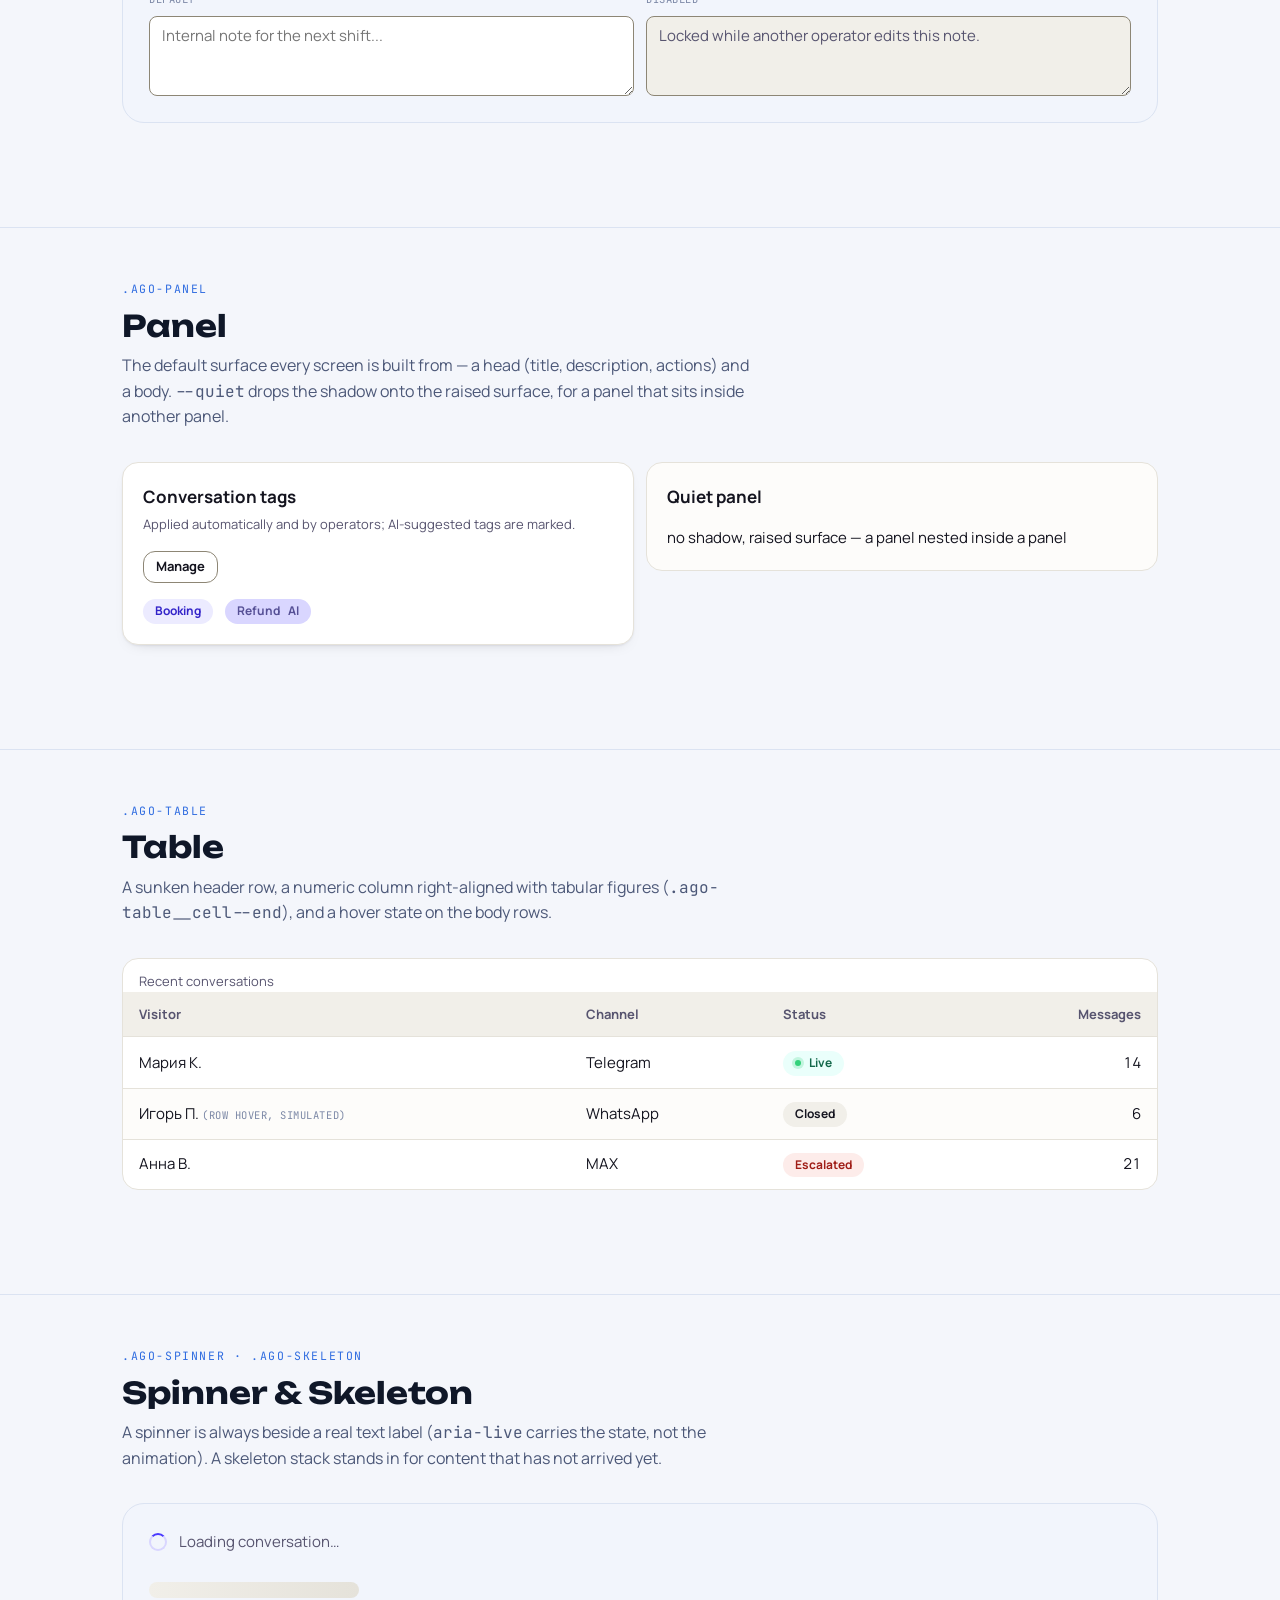
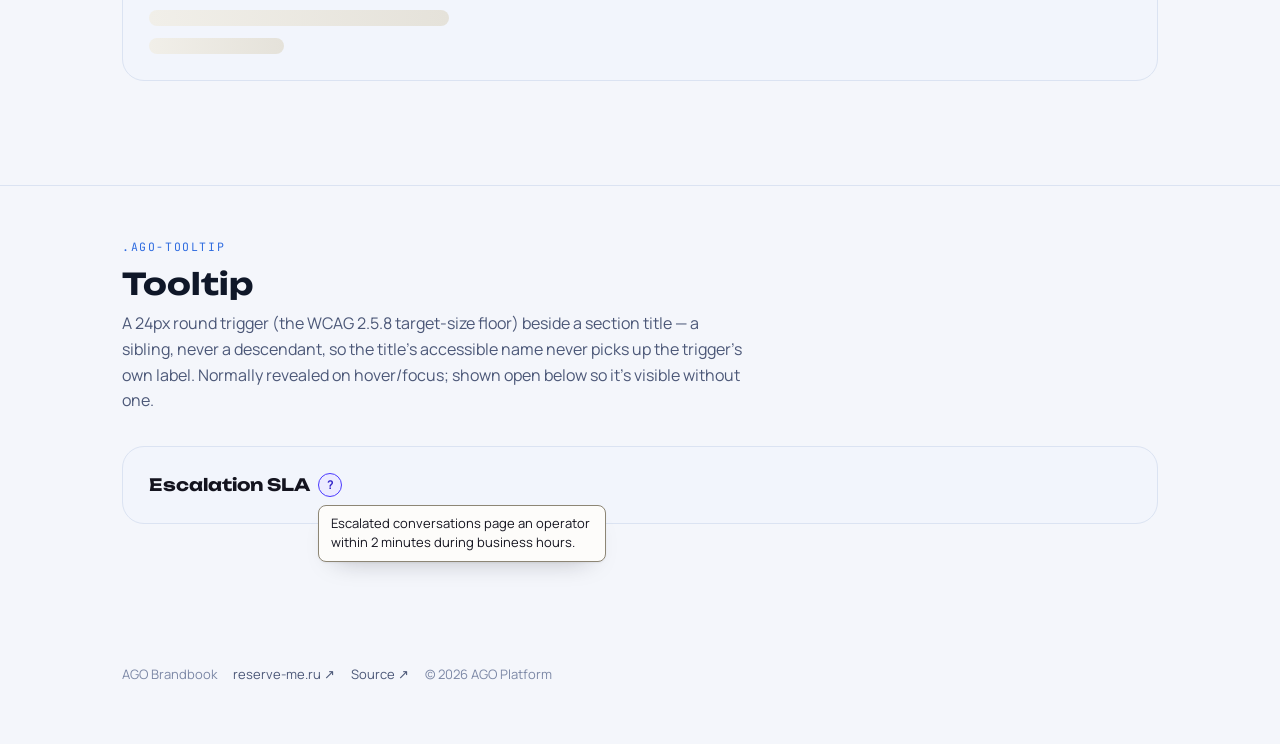
==== commit 0ece59b0: "docs(25-185): add date/time to the Field & Input brandbook demo Mirrors `ago-console`'s own fix: the" ====
--- a/components.html
+++ b/components.html
@@ -291,6 +291,68 @@
               </div>
             </div>
           </div>
+          <div class="demo-row" style="align-items:flex-start;">
+            <div class="demo-item" style="min-width:230px;">
+              <span class="demo-cap">date, empty (25-185)</span>
+              <div class="ago-field">
+                <label class="ago-field__label" for="f-date-1">Booking date</label>
+                <input id="f-date-1" class="ago-control" type="date">
+              </div>
+            </div>
+            <div class="demo-item" style="min-width:230px;">
+              <span class="demo-cap">date, filled</span>
+              <div class="ago-field">
+                <label class="ago-field__label" for="f-date-2">Booking date</label>
+                <input id="f-date-2" class="ago-control" type="date" value="2026-09-20">
+              </div>
+            </div>
+            <div class="demo-item" style="min-width:230px;">
+              <span class="demo-cap">date, invalid</span>
+              <div class="ago-field">
+                <label class="ago-field__label" for="f-date-3">Booking date</label>
+                <input id="f-date-3" class="ago-control" type="date" aria-invalid="true" value="2026-09-20">
+                <span class="ago-field__error">Choose a date no earlier than today.</span>
+              </div>
+            </div>
+            <div class="demo-item" style="min-width:230px;">
+              <span class="demo-cap">date, disabled</span>
+              <div class="ago-field">
+                <label class="ago-field__label" for="f-date-4">Booking date</label>
+                <input id="f-date-4" class="ago-control" type="date" value="2026-09-20" disabled>
+              </div>
+            </div>
+          </div>
+          <div class="demo-row" style="align-items:flex-start;">
+            <div class="demo-item" style="min-width:230px;">
+              <span class="demo-cap">time, empty (25-185)</span>
+              <div class="ago-field">
+                <label class="ago-field__label" for="f-time-1">Booking time</label>
+                <input id="f-time-1" class="ago-control" type="time">
+              </div>
+            </div>
+            <div class="demo-item" style="min-width:230px;">
+              <span class="demo-cap">time, filled</span>
+              <div class="ago-field">
+                <label class="ago-field__label" for="f-time-2">Booking time</label>
+                <input id="f-time-2" class="ago-control" type="time" value="14:30">
+              </div>
+            </div>
+            <div class="demo-item" style="min-width:230px;">
+              <span class="demo-cap">time, invalid</span>
+              <div class="ago-field">
+                <label class="ago-field__label" for="f-time-3">Booking time</label>
+                <input id="f-time-3" class="ago-control" type="time" aria-invalid="true" value="14:30">
+                <span class="ago-field__error">Outside the shop's working hours.</span>
+              </div>
+            </div>
+            <div class="demo-item" style="min-width:230px;">
+              <span class="demo-cap">time, disabled</span>
+              <div class="ago-field">
+                <label class="ago-field__label" for="f-time-4">Booking time</label>
+                <input id="f-time-4" class="ago-control" type="time" value="14:30" disabled>
+              </div>
+            </div>
+          </div>
         </div>
       </div>
     </div>
--- a/components.css
+++ b/components.css
@@ -208,6 +208,18 @@
 .console-demo .ago-control:focus-visible { border-color: var(--ago-brand); box-shadow: var(--ago-focus-halo); }
 .console-demo .ago-control:disabled { background: var(--ago-surface-sunken); color: var(--ago-ink-soft); cursor: not-allowed; }
 .console-demo .ago-control[aria-invalid="true"] { border-color: var(--ago-danger); }
+
+/* 25-185: date/time's calendar/clock glyph, copied verbatim from `ago-console/src/components/
+   components.css` (see that file's own comment for what was actually confirmed live and why
+   `color-scheme` - not a `filter` - is the fix). Scoped through `.console-demo` the same way this
+   file's own dark-token block already scopes `tokens.css`'s cascade to this page's demo section
+   instead of `:root`. */
+.console-demo .ago-control { color-scheme: light; }
+@media (prefers-color-scheme: dark) {
+  :root:not([data-theme="light"]) .console-demo .ago-control { color-scheme: dark; }
+}
+:root[data-theme="dark"] .console-demo .ago-control { color-scheme: dark; }
+
 .console-demo .ago-control--textarea { min-height: 5rem; resize: vertical; }
 .console-demo .ago-control--select {
   appearance: none;
